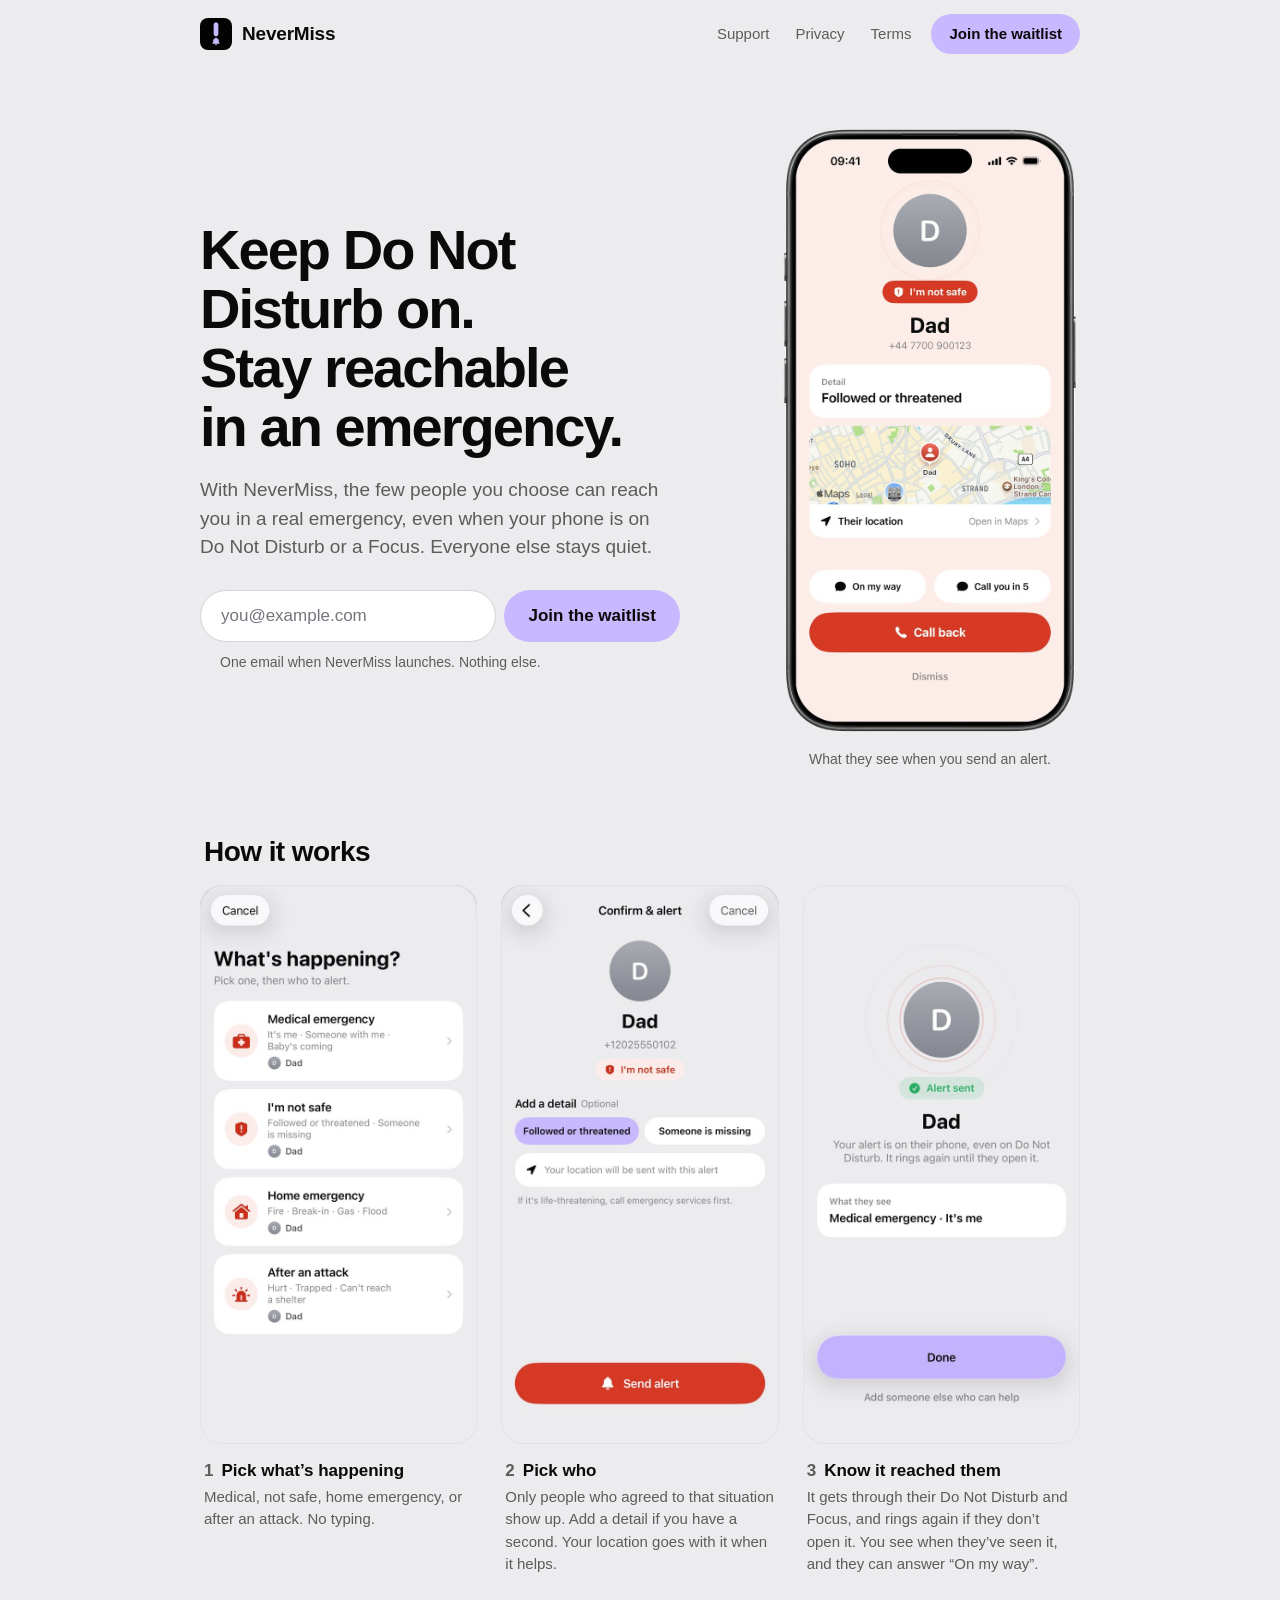
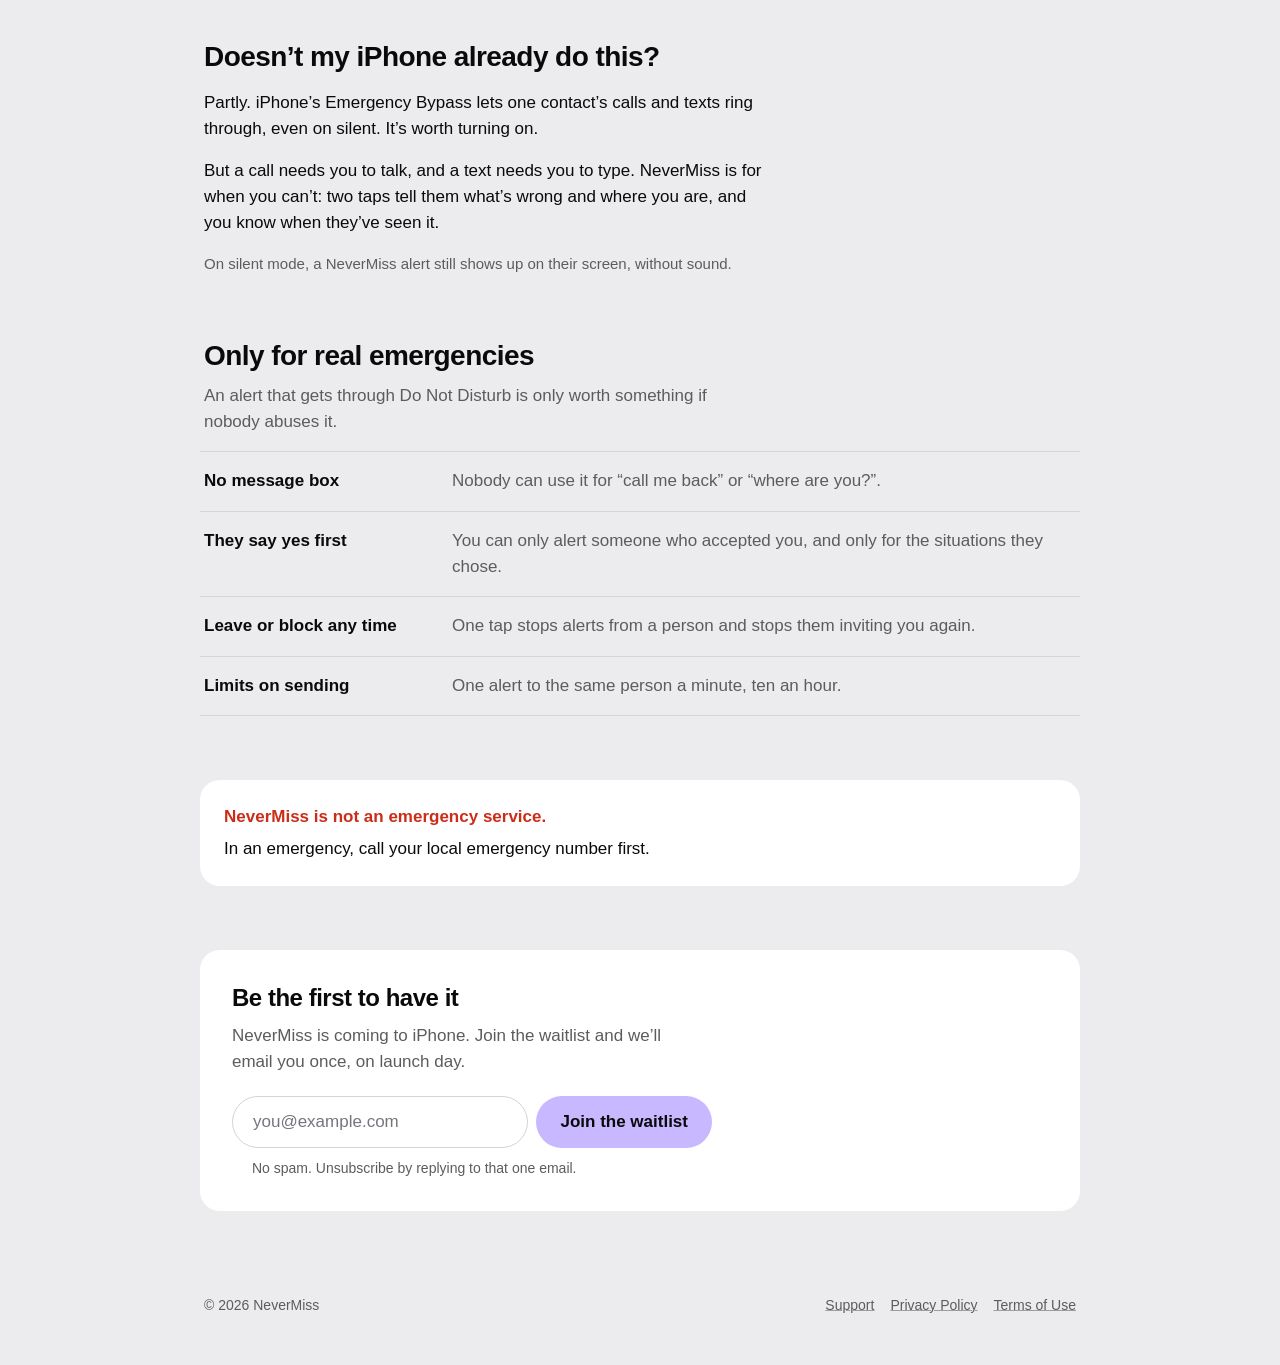
==== index.html @ 11f8ee63 "Landing: real app screenshots for How it works, iPhone Emergency Bypass answer, plain rules list, no" ====
<!doctype html>
<html lang="en">
<head>
  <meta charset="utf-8">
  <meta name="viewport" content="width=device-width, initial-scale=1">
  <title>NeverMiss: urgent alerts that get through</title>
  <meta name="description" content="Keep Do Not Disturb on and still be reachable in a real emergency. NeverMiss alerts get through for the few people you choose. Join the waitlist for NeverMiss on iPhone.">
  <meta name="theme-color" content="#ECECEF">
  <meta property="og:type" content="website">
  <meta property="og:title" content="NeverMiss: keep Do Not Disturb on, stay reachable">
  <meta property="og:description" content="Urgent alerts for the few people who matter most. They get through Do Not Disturb. Join the waitlist.">
  <meta property="og:url" content="https://nov2107.github.io/nevermiss-site/">
  <meta property="og:image" content="https://nov2107.github.io/nevermiss-site/img/og.png">
  <meta name="twitter:card" content="summary_large_image">
  <link rel="icon" href="img/favicon-32.png" sizes="32x32">
  <link rel="apple-touch-icon" href="img/apple-touch-icon.png">
  <link rel="stylesheet" href="style.css?v=2">
</head>
<body class="landing">
<a class="skip-link" href="#main">Skip to content</a>

<header class="site-header site-header--sticky" data-header>
  <div class="site-header__inner">
    <a class="brand" href="index.html">
      <img class="brand__icon" src="img/icon-96.png" width="32" height="32" alt="">
      NeverMiss
    </a>
    <nav aria-label="Site" class="site-header__nav">
      <a href="support.html">Support</a>
      <a href="privacy.html">Privacy</a>
      <a href="terms.html">Terms</a>
    </nav>
    <a class="button button--small" href="#join" data-focus-email><span>Join <span class="hide-narrow">the </span>waitlist</span></a>
  </div>
</header>

<main id="main">
  <section class="hero" aria-labelledby="hero-title">
    <div class="hero__text">
      <h1 id="hero-title">Keep Do Not Disturb on. Stay reachable in an&nbsp;emergency.</h1>
      <p class="lede">With NeverMiss, the few people you choose can reach you in a real emergency, even when your phone is on Do&nbsp;Not&nbsp;Disturb or a Focus. Everyone else stays quiet.</p>

      <form class="waitlist" id="join" data-source="hero" novalidate>
        <label class="visually-hidden" for="email-hero">Email address</label>
        <div class="waitlist__row">
          <input class="waitlist__input" id="email-hero" name="email" type="email" inputmode="email" autocomplete="email" autocapitalize="off" spellcheck="false" placeholder="you@example.com" required>
          <button class="button waitlist__button" type="submit">Join the waitlist</button>
        </div>
        <div class="waitlist__trap" aria-hidden="true">
          <label for="website-hero">Leave this empty</label>
          <input id="website-hero" name="website" type="text" tabindex="-1" autocomplete="off">
        </div>
        <p class="waitlist__note" data-status role="status">One email when NeverMiss launches. Nothing else.</p>
      </form>
    </div>

    <figure class="hero__phone">
      <img class="device" src="img/alert-screen.jpg?v=2" width="700" height="1431"
           alt="NeverMiss alert on the receiver’s iPhone: Dad, I’m not safe, followed or threatened, with his location on a map and a Call back button.">
      <figcaption>What they see when you send an alert.</figcaption>
    </figure>
  </section>

  <section class="section" aria-labelledby="how-title">
    <h2 class="section__title" id="how-title">How it works</h2>
    <ol class="steps">
      <li class="step">
        <img class="step__shot" src="img/step-situation.jpg" width="600" height="1210" loading="lazy"
             alt="The What’s happening? screen: Medical emergency, I’m not safe, Home emergency and After an attack.">
        <div class="step__text">
          <h3><span class="step__number">1</span>Pick what’s happening</h3>
          <p>Medical, not safe, home emergency, or after an attack. No typing.</p>
        </div>
      </li>
      <li class="step">
        <img class="step__shot" src="img/step-confirm.jpg" width="600" height="1210" loading="lazy"
             alt="Confirm screen: alerting Dad that I’m not safe, followed or threatened, with location attached and a red Send alert button.">
        <div class="step__text">
          <h3><span class="step__number">2</span>Pick who</h3>
          <p>Only people who agreed to that situation show up. Add a detail if you have a second. Your location goes with it when it helps.</p>
        </div>
      </li>
      <li class="step">
        <img class="step__shot" src="img/step-sent.jpg" width="600" height="1210" loading="lazy"
             alt="Alert sent screen for Dad, showing what he sees.">
        <div class="step__text">
          <h3><span class="step__number">3</span>Know it reached them</h3>
          <p>It gets through their Do Not Disturb and Focus, and rings again if they don’t open it. You see when they’ve seen it, and they can answer “On my way”.</p>
        </div>
      </li>
    </ol>
  </section>

  <section class="section" aria-labelledby="bypass-title">
    <h2 class="section__title" id="bypass-title">Doesn’t my iPhone already do this?</h2>
    <div class="answer">
      <p>Partly. iPhone’s Emergency Bypass lets one contact’s calls and texts ring through, even on silent. It’s worth turning on.</p>
      <p>But a call needs you to talk, and a text needs you to type. NeverMiss is for when you can’t: two taps tell them what’s wrong and where you are, and you know when they’ve seen it.</p>
      <p class="answer__note">On silent mode, a NeverMiss alert still shows up on their screen, without sound.</p>
    </div>
  </section>

  <section class="section" aria-labelledby="trust-title">
    <h2 class="section__title" id="trust-title">Only for real emergencies</h2>
    <p class="section__intro">An alert that gets through Do Not Disturb is only worth something if nobody abuses it.</p>
    <dl class="rules">
      <div>
        <dt>No message box</dt>
        <dd>Nobody can use it for “call me back” or “where are you?”.</dd>
      </div>
      <div>
        <dt>They say yes first</dt>
        <dd>You can only alert someone who accepted you, and only for the situations they chose.</dd>
      </div>
      <div>
        <dt>Leave or block any time</dt>
        <dd>One tap stops alerts from a person and stops them inviting you again.</dd>
      </div>
      <div>
        <dt>Limits on sending</dt>
        <dd>One alert to the same person a minute, ten an hour.</dd>
      </div>
    </dl>
  </section>

  <section class="section">
    <div class="card notice">
      <p class="urgent-title">NeverMiss is not an emergency service.</p>
      <p>In an emergency, call your local emergency number first.</p>
    </div>
  </section>

  <section class="section closing" aria-labelledby="closing-title">
    <div class="card closing__card">
      <h2 id="closing-title">Be the first to have it</h2>
      <p>NeverMiss is coming to iPhone. Join the waitlist and we’ll email you once, on launch day.</p>
      <form class="waitlist" data-source="footer" novalidate>
        <label class="visually-hidden" for="email-footer">Email address</label>
        <div class="waitlist__row">
          <input class="waitlist__input" id="email-footer" name="email" type="email" inputmode="email" autocomplete="email" autocapitalize="off" spellcheck="false" placeholder="you@example.com" required>
          <button class="button waitlist__button" type="submit">Join the waitlist</button>
        </div>
        <div class="waitlist__trap" aria-hidden="true">
          <label for="website-footer">Leave this empty</label>
          <input id="website-footer" name="website" type="text" tabindex="-1" autocomplete="off">
        </div>
        <p class="waitlist__note" data-status role="status">No spam. Unsubscribe by replying to that one email.</p>
      </form>
    </div>
  </section>
</main>

<footer>
  <span>© 2026 NeverMiss</span>
  <a href="support.html">Support</a>
  <a href="privacy.html">Privacy Policy</a>
  <a href="terms.html">Terms of Use</a>
</footer>

<script>
(() => {
  // Public publishable key: the waitlist table only accepts new emails (see
  // NeverMissSkillsv1/supabase/migrations/20261008120000_waitlist.sql).
  const ENDPOINT = 'https://nolsftstnjvgbmjnlxcf.supabase.co/rest/v1/waitlist';
  const KEY = 'sb_publishable_azOAO3CR55dzI-IAD7Ym9A_Ckuyjc5p';

  // ?ref=reddit on a shared link tells you which post the sign-up came from.
  const ref = new URLSearchParams(location.search).get('ref');
  const forms = document.querySelectorAll('.waitlist');

  function showDone(message) {
    forms.forEach((form) => {
      form.classList.add('is-done');
      form.querySelector('[data-status]').textContent = message;
    });
  }

  forms.forEach((form) => {
    const input = form.querySelector('input[name="email"]');
    const button = form.querySelector('button');
    const status = form.querySelector('[data-status]');
    const idleNote = status.textContent;
    const idleLabel = button.textContent;

    input.addEventListener('input', () => {
      if (form.classList.contains('is-error')) {
        form.classList.remove('is-error');
        input.removeAttribute('aria-invalid');
        status.textContent = idleNote;
      }
    });

    form.addEventListener('submit', async (event) => {
      event.preventDefault();
      if (form.classList.contains('is-sending') || form.classList.contains('is-done')) return;

      // Bots fill every field; people never see this one.
      if (form.querySelector('input[name="website"]').value) {
        showDone('You’re on the list. We’ll email you on launch day.');
        return;
      }

      const email = input.value.trim().toLowerCase();
      if (!input.checkValidity() || !/^[^@\s]+@[^@\s]+\.[^@\s]+$/.test(email)) {
        form.classList.add('is-error');
        input.setAttribute('aria-invalid', 'true');
        status.textContent = 'Enter a full email address, like name@example.com.';
        input.focus();
        return;
      }

      form.classList.add('is-sending');
      button.disabled = true;
      button.textContent = 'Joining…';

      try {
        const response = await fetch(ENDPOINT, {
          method: 'POST',
          headers: { apikey: KEY, 'Content-Type': 'application/json', Prefer: 'return=minimal' },
          body: JSON.stringify({ email, source: (ref || form.dataset.source).slice(0, 40) }),
        });
        if (response.ok) {
          showDone('You’re on the list. We’ll email you on launch day.');
        } else if (response.status === 409) {
          showDone('You’re already on the list. See you on launch day.');
        } else {
          throw new Error(String(response.status));
        }
      } catch {
        form.classList.add('is-error');
        status.textContent = 'That didn’t go through. Check your connection and try again, or email info.nevermiss@gmail.com.';
      } finally {
        form.classList.remove('is-sending');
        button.disabled = false;
        button.textContent = idleLabel;
      }
    });
  });

  // Header button: jump to the first form and put the cursor in the email field.
  document.querySelectorAll('[data-focus-email]').forEach((link) => {
    link.addEventListener('click', (event) => {
      const input = document.getElementById('email-hero');
      if (!input || document.querySelector('.waitlist.is-done')) return;
      event.preventDefault();
      const reduce = matchMedia('(prefers-reduced-motion: reduce)').matches;
      input.closest('form').scrollIntoView({ behavior: reduce ? 'auto' : 'smooth', block: 'center' });
      input.focus({ preventScroll: true });
    });
  });

  // Hairline under the header only once the page has scrolled under it.
  const header = document.querySelector('[data-header]');
  const onScroll = () => header.toggleAttribute('data-scrolled', scrollY > 4);
  addEventListener('scroll', onScroll, { passive: true });
  onScroll();
})();
</script>
</body>
</html>
---- style.css ----
/* NeverMiss site — matches the app (Theme.swift): grey page, white cards,
   near-black ink, lilac for the one main action, red only for urgency.
   The app is light-only, so the site is too. */
:root {
  color-scheme: light;
  --color-bg-page: #ECECEF;      /* Color.page */
  --color-bg-card: #FFFFFF;
  --color-text: #0A0A0A;         /* Color.ink */
  --color-text-secondary: #5C5C5C; /* Color.warmStone, 5.7:1 on page, 6.7:1 on card */
  --color-separator: #E2E2E6;
  --color-accent-solid: #C7B8FF; /* Color.lilac — ink on top, never white */
  --color-accent-solid-hover: #B9A7FF;
  --color-urgent-text: #CB2D19;  /* Color.accentText, 5.35:1 on white */
  --radius-card: 20px;
  --radius-control: 999px;
  --space-gutter: 16px;
}

* { box-sizing: border-box; }

html {
  -webkit-font-smoothing: antialiased;
  -moz-osx-font-smoothing: grayscale;
  -webkit-text-size-adjust: 100%;
}

body {
  margin: 0;
  background: var(--color-bg-page);
  color: var(--color-text);
  font-family: -apple-system, BlinkMacSystemFont, "SF Pro Text", "Segoe UI", Roboto, "Helvetica Neue", sans-serif;
  font-size: 1.0625rem; /* 17px, iOS body */
  line-height: 1.55;
}

.skip-link {
  position: absolute;
  inset-inline-start: var(--space-gutter);
  top: -100px;
  background: var(--color-bg-card);
  padding: 8px 14px;
  border-radius: 10px;
  z-index: 1;
}
.skip-link:focus-visible { top: 12px; }

:focus-visible {
  outline: 2px solid var(--color-text);
  outline-offset: 3px;
  border-radius: 4px;
}

/* ---------- Header ---------- */
.site-header {
  max-width: 720px;
  margin: 0 auto;
  padding: 20px var(--space-gutter) 0;
  display: flex;
  align-items: center;
  gap: 4px;
  flex-wrap: wrap;
}
.brand {
  font-weight: 700;
  font-size: 1.1875rem;
  letter-spacing: -0.01em;
  color: var(--color-text);
  text-decoration: none;
  margin-inline-end: auto;
  padding: 8px 0;
}
.site-header nav { display: flex; gap: 2px; }
.site-header nav a {
  color: var(--color-text-secondary);
  text-decoration: none;
  font-size: 0.9375rem;
  font-weight: 500;
  padding: 8px 12px;
  border-radius: var(--radius-control);
  transition: background-color 150ms ease-out, color 150ms ease-out;
}
.site-header nav a[aria-current="page"] {
  color: var(--color-text);
  background: var(--color-bg-card);
}
@media (hover: hover) {
  .site-header nav a:not([aria-current]):hover { color: var(--color-text); }
}

/* ---------- Page ---------- */
main {
  max-width: 720px;
  margin: 0 auto;
  padding: 40px var(--space-gutter) 24px;
}

h1, h2, h3 { text-wrap: balance; }
p, li { text-wrap: pretty; }

h1 {
  font-size: 2.125rem; /* 34px, iOS large title */
  line-height: 1.15;
  font-weight: 700;
  letter-spacing: -0.02em;
  margin: 0;
}
.page-title { padding: 0 4px; margin-bottom: 24px; }
.subtitle {
  color: var(--color-text-secondary);
  font-size: 0.9375rem;
  margin: 6px 0 0;
}

h2 {
  font-size: 1.25rem;
  line-height: 1.3;
  font-weight: 650;
  letter-spacing: -0.01em;
  margin: 2em 0 0.4em;
}
h2:first-child { margin-top: 0; }

.section-label {
  font-size: 0.8125rem;
  font-weight: 600;
  text-transform: uppercase;
  letter-spacing: 0.05em;
  color: var(--color-text-secondary);
  margin: 36px 0 8px;
  padding: 0 20px;
}

p { margin: 0 0 0.9em; }
ul { margin: 0 0 0.9em; padding-inline-start: 1.25em; }
li { margin-bottom: 0.45em; }
li::marker { color: var(--color-text-secondary); }

a {
  color: var(--color-text);
  text-decoration-line: underline;
  text-decoration-thickness: from-font;
  text-underline-position: from-font;
  text-decoration-color: color-mix(in oklab, var(--color-text) 35%, transparent);
  transition: text-decoration-color 150ms ease-out;
  overflow-wrap: break-word;
}
@media (hover: hover) {
  a:hover { text-decoration-color: var(--color-text); }
}

/* ---------- Cards ---------- */
.card {
  background: var(--color-bg-card);
  border-radius: var(--radius-card);
  padding: 24px;
  margin-bottom: 12px;
}
.card > :last-child { margin-bottom: 0; }

/* Long legal text: one quiet card, capped to a readable measure. */
.prose { padding: 32px; }
.prose p, .prose li { max-width: 68ch; }

/* The emergency warning: the one place red appears. */
.urgent-title {
  color: var(--color-urgent-text);
  font-weight: 650;
  margin-bottom: 0.3em;
}

/* ---------- Support hero ---------- */
.hero h1 { margin-bottom: 8px; }
.hero p { color: var(--color-text-secondary); max-width: 46ch; }
.actions {
  display: flex;
  flex-wrap: wrap;
  align-items: center;
  gap: 12px 16px;
  margin-top: 20px;
}
.email {
  color: var(--color-text-secondary);
  font-size: 0.9375rem;
  user-select: all;
}

.button {
  display: inline-flex;
  align-items: center;
  justify-content: center;
  min-height: 48px;
  padding: 0 24px;
  border-radius: var(--radius-control);
  background: var(--color-accent-solid);
  color: var(--color-text);
  font-weight: 600;
  text-decoration: none;
  transition: background-color 150ms ease-out, scale 150ms ease-out;
}
@media (hover: hover) {
  .button:hover { background: var(--color-accent-solid-hover); }
}
@media (prefers-reduced-motion: no-preference) {
  .button:active { scale: 0.96; }
}

/* ---------- FAQ: grouped list, like iOS Settings ---------- */
.faq { padding: 0; overflow: hidden; }
.faq details + details { border-top: 1px solid var(--color-separator); }
.faq summary {
  list-style: none;
  cursor: pointer;
  display: flex;
  align-items: center;
  justify-content: space-between;
  gap: 16px;
  padding: 16px 20px;
  min-height: 56px;
  font-weight: 600;
  -webkit-tap-highlight-color: transparent;
  transition: background-color 150ms ease-out;
}
.faq summary::-webkit-details-marker { display: none; }
.faq summary::after {
  content: "";
  flex: none;
  width: 8px;
  height: 8px;
  border-right: 2px solid var(--color-text-secondary);
  border-bottom: 2px solid var(--color-text-secondary);
  rotate: 45deg;
  translate: 0 -2px;
}
.faq details[open] summary::after { rotate: 225deg; translate: 0 2px; }
@media (prefers-reduced-motion: no-preference) {
  .faq summary::after { transition: rotate 200ms ease-out, translate 200ms ease-out; }
}
@media (hover: hover) {
  .faq summary:hover { background: #F6F6F8; }
}
.faq summary:focus-visible { outline-offset: -3px; border-radius: 0; }
.faq .answer { padding: 0 20px 18px; color: var(--color-text); }
.faq .answer p { margin: 0; max-width: 62ch; }

/* ---------- Table (privacy legal bases) ---------- */
table { border-collapse: collapse; width: 100%; font-size: 0.9375rem; margin: 8px 0 1.2em; }
th, td {
  text-align: start;
  vertical-align: top;
  padding: 12px 12px 12px 0;
  border-bottom: 1px solid var(--color-separator);
}
th {
  font-size: 0.8125rem;
  font-weight: 600;
  text-transform: uppercase;
  letter-spacing: 0.05em;
  color: var(--color-text-secondary);
}
tr:last-child td { border-bottom: 0; }

/* On narrow screens each row becomes a small stacked block — no sideways scrolling. */
@media (max-width: 600px) {
  table, tbody, tr, td { display: block; }
  thead { position: absolute; width: 1px; height: 1px; overflow: hidden; clip-path: inset(50%); }
  tr { padding: 12px 0; border-bottom: 1px solid var(--color-separator); }
  tr:last-child { border-bottom: 0; }
  td { border: 0; padding: 2px 0; }
  td:first-child { font-weight: 600; }
  td[data-label]:not(:first-child)::before {
    content: attr(data-label) ": ";
    color: var(--color-text-secondary);
  }
}

/* ---------- Footer ---------- */
footer {
  max-width: 720px;
  margin: 0 auto;
  padding: 16px calc(var(--space-gutter) + 4px) 48px;
  color: var(--color-text-secondary);
  font-size: 0.875rem;
  display: flex;
  flex-wrap: wrap;
  gap: 4px 16px;
}
footer a { color: var(--color-text-secondary); }
footer span { margin-inline-end: auto; }

@media (max-width: 480px) {
  main { padding-top: 28px; }
  .card { padding: 20px; }
  .prose { padding: 24px 20px; }
  h1 { font-size: 1.875rem; }
}

/* ======================================================================
   Landing page (index.html). Same tokens as the rest of the site; wider
   measure for the hero, everything else stays in the 720px column.
   ====================================================================== */
:root {
  --ease-out: cubic-bezier(0.23, 1, 0.32, 1);
  --color-input-border: #D4D4DA;
}

.visually-hidden {
  position: absolute; width: 1px; height: 1px; overflow: hidden;
  clip-path: inset(50%); white-space: nowrap;
}

/* ---------- Sticky header ---------- */
.site-header--sticky {
  position: sticky;
  top: 0;
  z-index: 10;
  max-width: none;
  padding: 0;
  display: block;
  background: var(--color-bg-page);
  box-shadow: 0 1px 0 transparent;
  transition: box-shadow 200ms ease-out;
}
.site-header--sticky[data-scrolled] { box-shadow: 0 1px 0 var(--color-separator); }
.site-header__inner {
  max-width: calc(880px + 2 * var(--space-gutter));
  margin: 0 auto;
  padding: 10px var(--space-gutter);
  display: flex;
  align-items: center;
  gap: 8px;
}
.brand { display: inline-flex; align-items: center; gap: 10px; }
.brand__icon { width: 32px; height: 32px; border-radius: 8px; flex: none; }
.site-header__nav { display: flex; gap: 2px; }
.button--small { min-height: 40px; padding: 0 18px; font-size: 0.9375rem; white-space: nowrap; flex: none; }
@media (max-width: 380px) {
  .hide-narrow { display: none; }
}
@media (max-width: 640px) {
  .site-header .site-header__nav { display: none; } /* same links live in the footer */
}

/* ---------- Layout ---------- */
.landing main { max-width: calc(880px + 2 * var(--space-gutter)); padding-top: 0; }
.section { padding-top: 64px; }
.section__title {
  font-size: 1.75rem;
  line-height: 1.2;
  letter-spacing: -0.02em;
  font-weight: 700;
  margin: 0 4px 16px;
}
.section__intro { color: var(--color-text-secondary); margin: -6px 4px 16px; max-width: 56ch; }

/* ---------- Hero ---------- */
.hero {
  display: grid;
  grid-template-columns: minmax(0, 1fr) auto;
  align-items: center;
  gap: 48px;
  padding-top: 56px;
}
.hero h1 {
  font-size: clamp(2.25rem, 1.4rem + 3.4vw, 3.5rem);
  line-height: 1.05;
  letter-spacing: -0.035em;
  max-width: 14ch;
}
.lede {
  font-size: 1.1875rem;
  line-height: 1.5;
  color: var(--color-text-secondary);
  max-width: 44ch;
  margin: 20px 0 28px;
}

.hero__phone { margin: 0; display: grid; justify-items: center; gap: 12px; }
.hero__phone figcaption { font-size: 0.875rem; color: var(--color-text-secondary); }
/* Apple's official iPhone 17 bezel (Apple Design Resources) around a real simulator screenshot. */
.device { display: block; width: 300px; max-width: 100%; height: auto; }

@media (max-width: 820px) {
  .hero { grid-template-columns: 1fr; gap: 40px; padding-top: 36px; }
  .device { width: 270px; }
}

/* ---------- Waitlist form ---------- */
.waitlist { max-width: 480px; }
.waitlist__row { display: flex; gap: 8px; }
.waitlist__input {
  flex: 1;
  min-width: 0;
  min-height: 52px;
  padding: 0 20px;
  border: 1px solid var(--color-input-border);
  border-radius: var(--radius-control);
  background: var(--color-bg-card);
  color: var(--color-text);
  font: inherit;
  font-size: 1.0625rem; /* 17px: no zoom-on-focus in iOS Safari */
  transition: border-color 150ms ease-out;
}
.waitlist__input::placeholder { color: #75757D; } /* 4.6:1 on white */
.waitlist__input:focus-visible { outline: 2px solid var(--color-text); outline-offset: 2px; border-color: var(--color-text); }
.waitlist__button { min-height: 52px; flex: none; border: 0; font: inherit; font-weight: 600; cursor: pointer; }
.waitlist__button:disabled { cursor: progress; opacity: 0.7; }
.waitlist__note {
  font-size: 0.875rem;
  color: var(--color-text-secondary);
  margin: 10px 0 0 20px;
  min-height: 1.4em;
}
.waitlist.is-error .waitlist__input { border-color: var(--color-urgent-text); }
.waitlist.is-error .waitlist__note { color: var(--color-urgent-text); }
.waitlist.is-done .waitlist__row { display: none; }
.waitlist.is-done .waitlist__note {
  margin: 0;
  font-size: 1.0625rem;
  font-weight: 600;
  color: var(--color-text);
  padding: 14px 20px;
  border-radius: 16px;
  background: var(--color-accent-solid);
}
@media (prefers-reduced-motion: no-preference) {
  .waitlist.is-done .waitlist__note {
    transition: opacity 300ms var(--ease-out), translate 300ms var(--ease-out);
    @starting-style { opacity: 0; translate: 0 6px; }
  }
}
/* Honeypot: kept off-screen rather than display:none, which some bots skip. */
.waitlist__trap { position: absolute; left: -9999px; width: 1px; height: 1px; overflow: hidden; }

@media (max-width: 480px) {
  .waitlist__row { flex-direction: column; }
  .waitlist__button { width: 100%; }
  .waitlist__note { margin-left: 4px; }
}

/* ---------- How it works ---------- */
/* Real app screenshots, so the page shows the product instead of describing it. */
.steps {
  list-style: none;
  margin: 0;
  padding: 0;
  display: grid;
  grid-template-columns: repeat(3, minmax(0, 1fr));
  gap: 32px 24px;
}
.step { margin: 0; display: grid; align-content: start; gap: 16px; }
.step__shot {
  display: block;
  width: 100%;
  height: auto;
  border-radius: 22px;
  outline: 1px solid var(--color-separator);
  outline-offset: -1px;
}
.step__text { display: grid; gap: 4px; padding: 0 4px; }
.step h3 { font-size: 1.0625rem; line-height: 1.3; font-weight: 650; margin: 0; }
.step__number {
  font-variant-numeric: tabular-nums;
  color: var(--color-text-secondary);
  margin-inline-end: 8px;
}
.step p { margin: 0; color: var(--color-text-secondary); font-size: 0.9375rem; line-height: 1.5; }

/* Phones: picture beside the words, one step per row. */
@media (max-width: 640px) {
  .steps { grid-template-columns: 1fr; gap: 28px; }
  .step { grid-template-columns: 136px minmax(0, 1fr); align-items: center; gap: 20px; }
  .step__shot { border-radius: 14px; }
}

/* ---------- Doesn't my iPhone already do this? ---------- */
.answer { padding: 0 4px; max-width: 60ch; }
.answer p:last-child { margin-bottom: 0; }
.answer__note { color: var(--color-text-secondary); font-size: 0.9375rem; }

/* ---------- Rules: plain list with hairlines, no card ---------- */
.rules { margin: 0; border-top: 1px solid #D4D4DA; }
.rules > div {
  display: grid;
  grid-template-columns: minmax(0, 14rem) minmax(0, 1fr);
  gap: 4px 24px;
  padding: 16px 4px;
  border-bottom: 1px solid #D4D4DA;
}
.rules dt { font-weight: 650; }
.rules dd { margin: 0; color: var(--color-text-secondary); }
@media (max-width: 560px) {
  .rules > div { grid-template-columns: 1fr; }
}

/* ---------- Notice + closing ---------- */
.notice { margin-bottom: 0; }
.closing { padding-bottom: 32px; }
.closing__card { padding: 32px; display: grid; gap: 10px; }
.closing__card h2 { font-size: 1.5rem; line-height: 1.3; letter-spacing: -0.02em; font-weight: 700; margin: 0; }
.closing__card > p { color: var(--color-text-secondary); margin: 0 0 10px; max-width: 48ch; }

.landing footer { max-width: calc(880px + 2 * var(--space-gutter)); }

@media (max-width: 480px) {
  .section { padding-top: 44px; }
  .closing__card { padding: 24px 20px; }
}
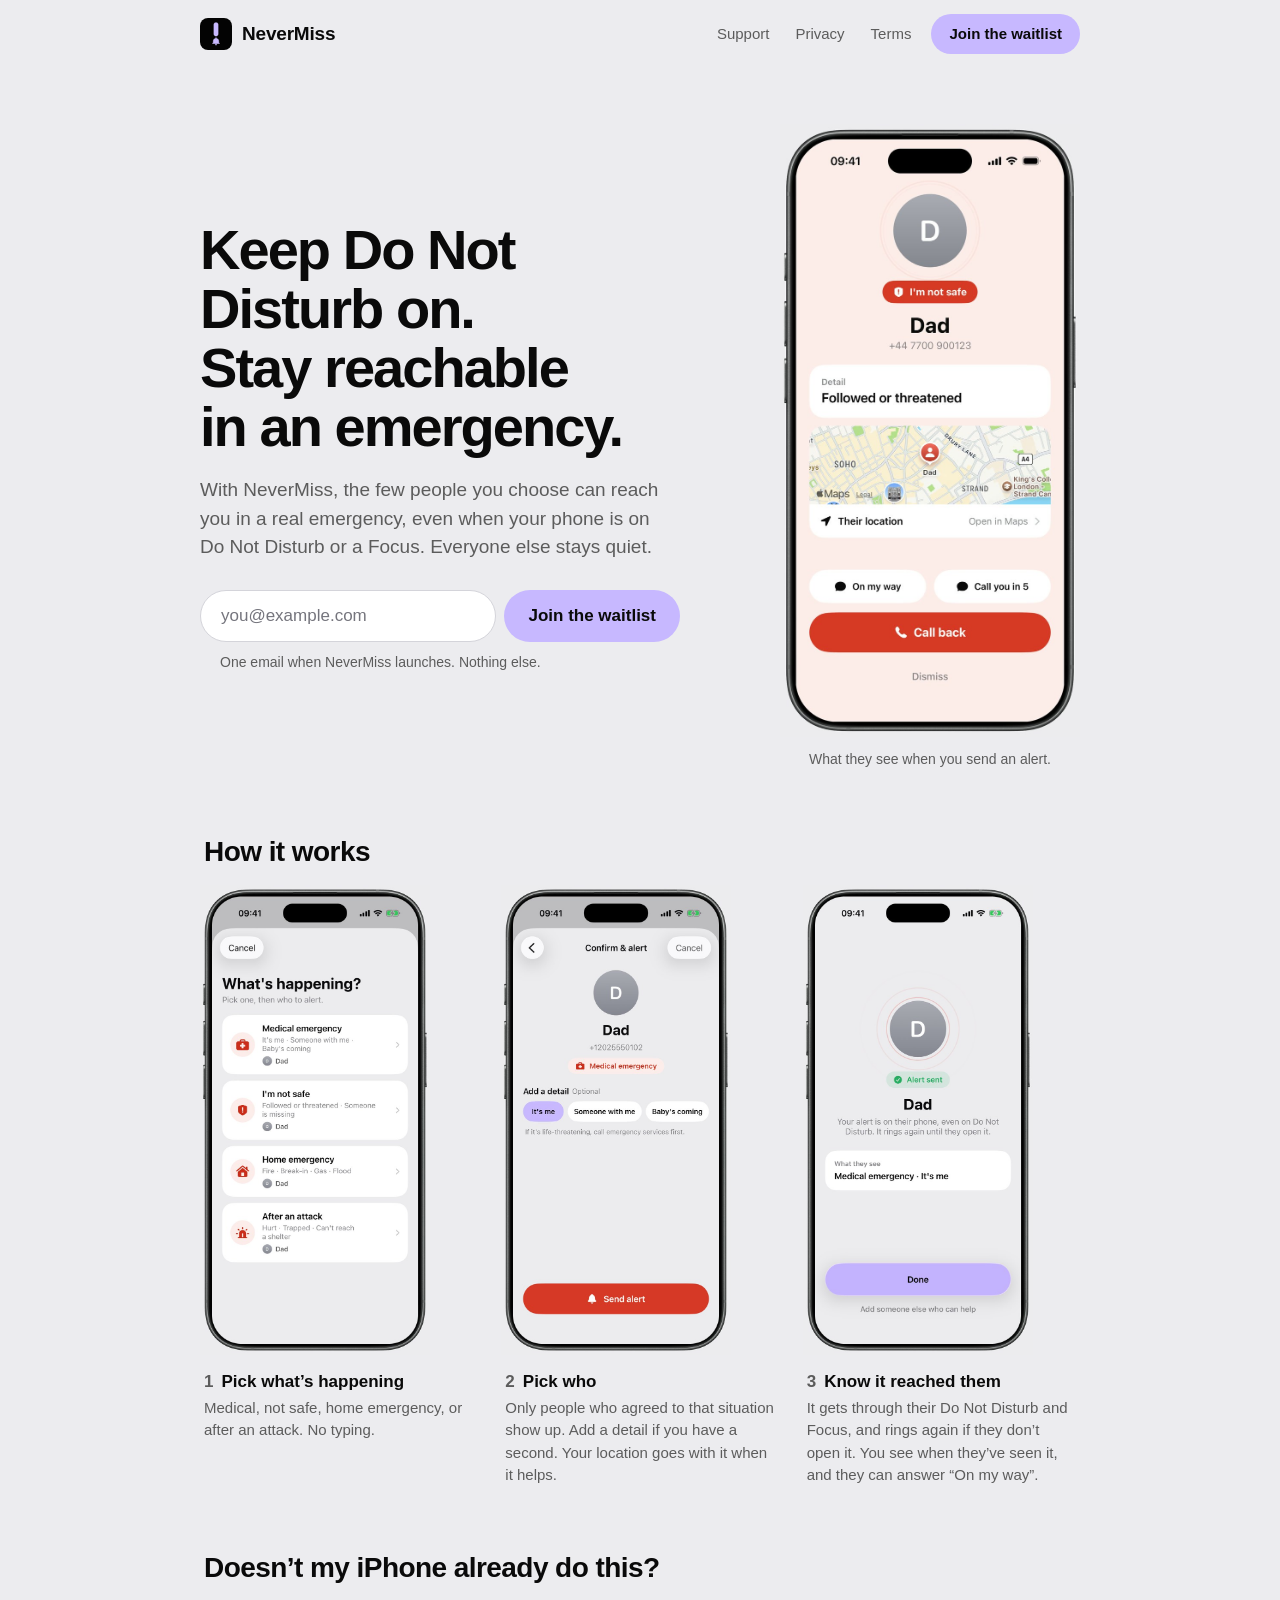
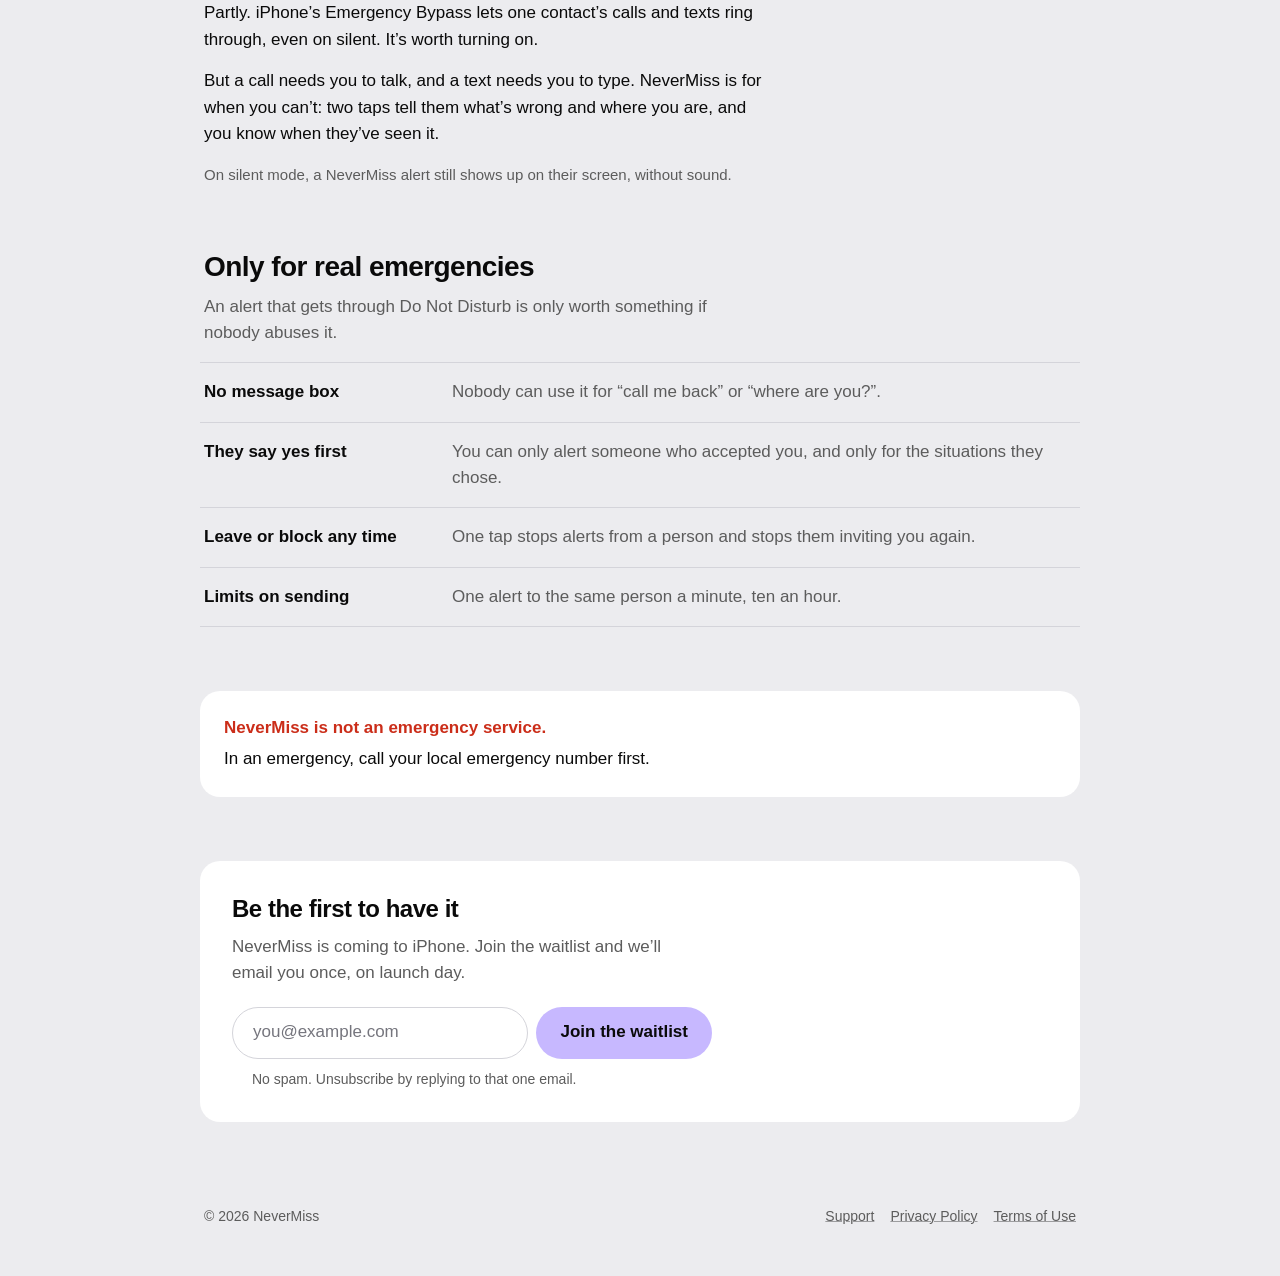
==== commit d22a081b: "Landing: How it works screenshots in the same iPhone frame as the hero Retaken without the back-to-a" ====
--- a/index.html
+++ b/index.html
@@ -14,7 +14,7 @@
   <meta name="twitter:card" content="summary_large_image">
   <link rel="icon" href="img/favicon-32.png" sizes="32x32">
   <link rel="apple-touch-icon" href="img/apple-touch-icon.png">
-  <link rel="stylesheet" href="style.css?v=2">
+  <link rel="stylesheet" href="style.css?v=3">
 </head>
 <body class="landing">
 <a class="skip-link" href="#main">Skip to content</a>
@@ -65,7 +65,7 @@
     <h2 class="section__title" id="how-title">How it works</h2>
     <ol class="steps">
       <li class="step">
-        <img class="step__shot" src="img/step-situation.jpg" width="600" height="1210" loading="lazy"
+        <img class="step__shot" src="img/step-situation.jpg?v=3" width="700" height="1431" loading="lazy"
              alt="The What’s happening? screen: Medical emergency, I’m not safe, Home emergency and After an attack.">
         <div class="step__text">
           <h3><span class="step__number">1</span>Pick what’s happening</h3>
@@ -73,16 +73,16 @@
         </div>
       </li>
       <li class="step">
-        <img class="step__shot" src="img/step-confirm.jpg" width="600" height="1210" loading="lazy"
-             alt="Confirm screen: alerting Dad that I’m not safe, followed or threatened, with location attached and a red Send alert button.">
+        <img class="step__shot" src="img/step-confirm.jpg?v=3" width="700" height="1431" loading="lazy"
+             alt="Confirm screen: alerting Dad about a medical emergency, detail It’s me, with a red Send alert button.">
         <div class="step__text">
           <h3><span class="step__number">2</span>Pick who</h3>
           <p>Only people who agreed to that situation show up. Add a detail if you have a second. Your location goes with it when it helps.</p>
         </div>
       </li>
       <li class="step">
-        <img class="step__shot" src="img/step-sent.jpg" width="600" height="1210" loading="lazy"
-             alt="Alert sent screen for Dad, showing what he sees.">
+        <img class="step__shot" src="img/step-sent.jpg?v=3" width="700" height="1431" loading="lazy"
+             alt="Alert sent screen: Dad, alert sent, what they see is Medical emergency, It’s me.">
         <div class="step__text">
           <h3><span class="step__number">3</span>Know it reached them</h3>
           <p>It gets through their Do Not Disturb and Focus, and rings again if they don’t open it. You see when they’ve seen it, and they can answer “On my way”.</p>
--- a/style.css
+++ b/style.css
@@ -448,14 +448,8 @@
   gap: 32px 24px;
 }
 .step { margin: 0; display: grid; align-content: start; gap: 16px; }
-.step__shot {
-  display: block;
-  width: 100%;
-  height: auto;
-  border-radius: 22px;
-  outline: 1px solid var(--color-separator);
-  outline-offset: -1px;
-}
+/* Each screenshot already sits in the same iPhone frame as the hero picture. */
+.step__shot { display: block; width: 100%; max-width: 230px; height: auto; }
 .step__text { display: grid; gap: 4px; padding: 0 4px; }
 .step h3 { font-size: 1.0625rem; line-height: 1.3; font-weight: 650; margin: 0; }
 .step__number {
@@ -469,7 +463,6 @@
 @media (max-width: 640px) {
   .steps { grid-template-columns: 1fr; gap: 28px; }
   .step { grid-template-columns: 136px minmax(0, 1fr); align-items: center; gap: 20px; }
-  .step__shot { border-radius: 14px; }
 }
 
 /* ---------- Doesn't my iPhone already do this? ---------- */
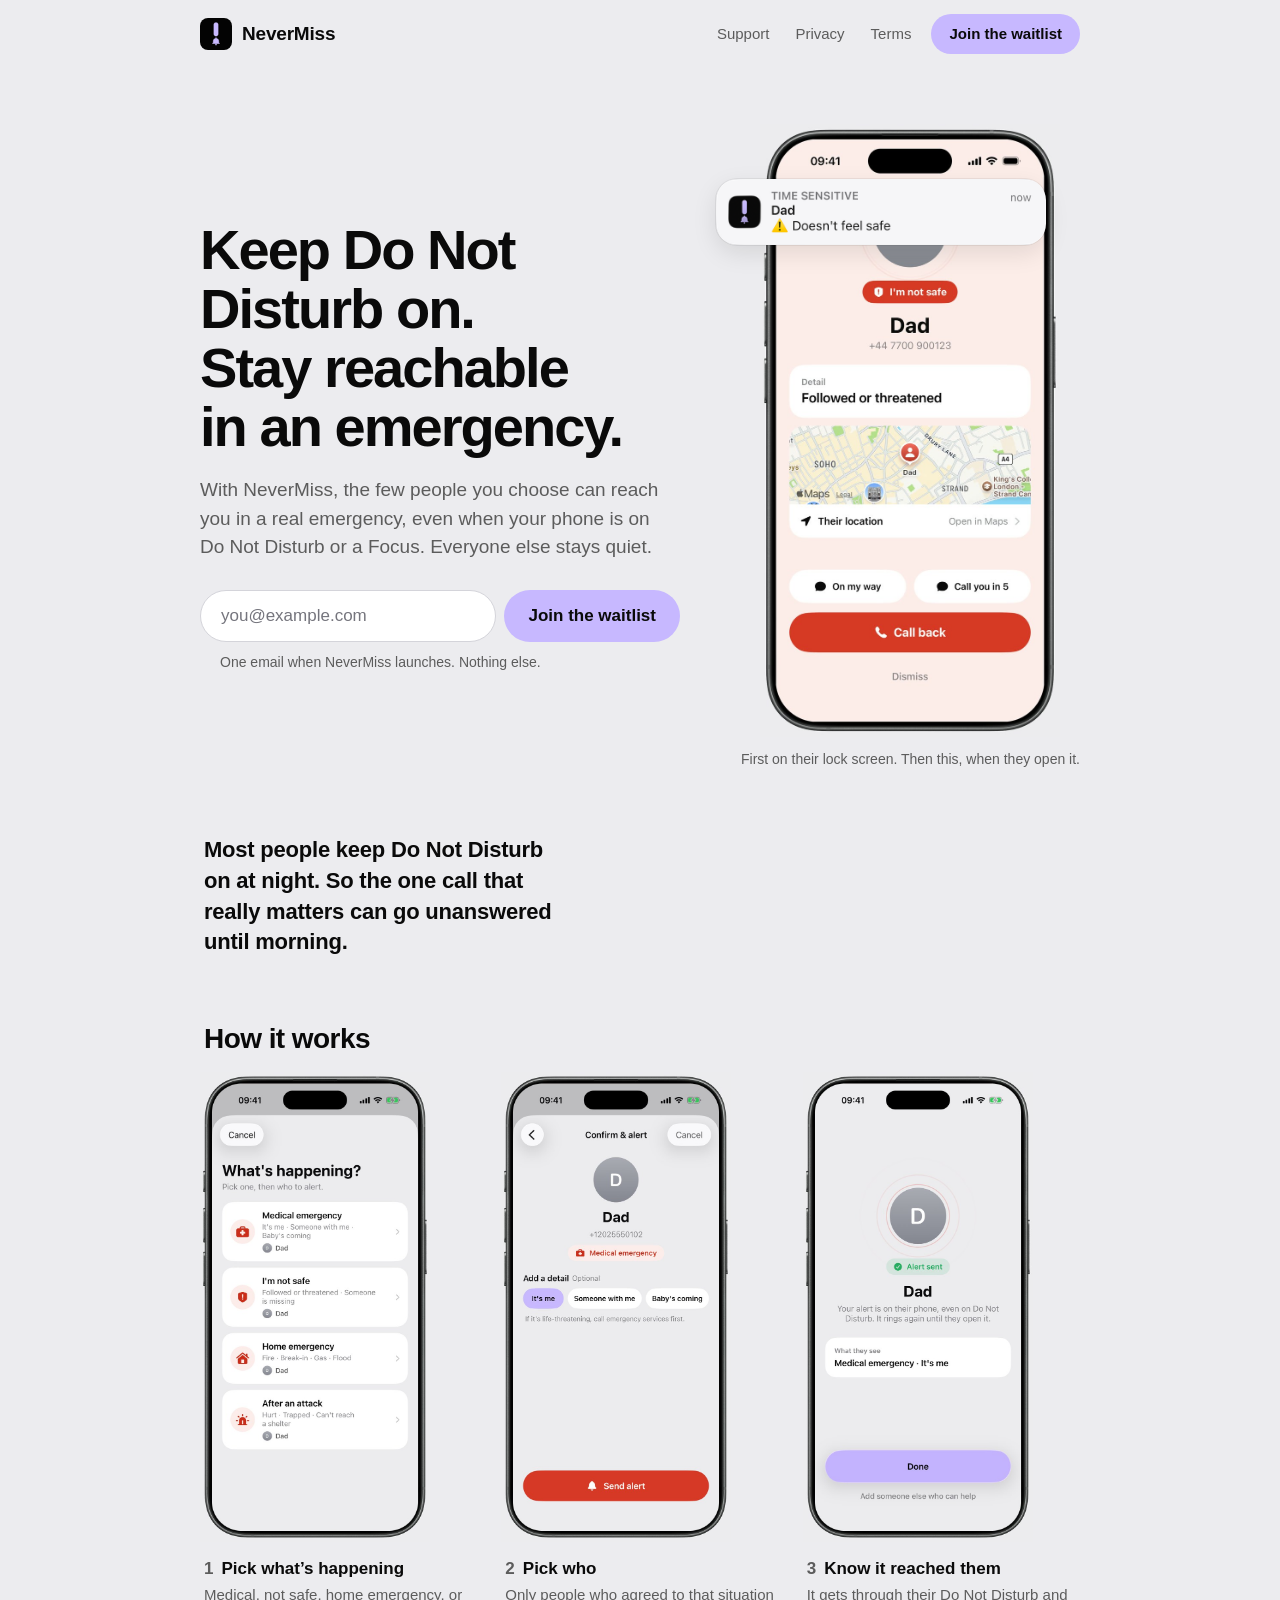
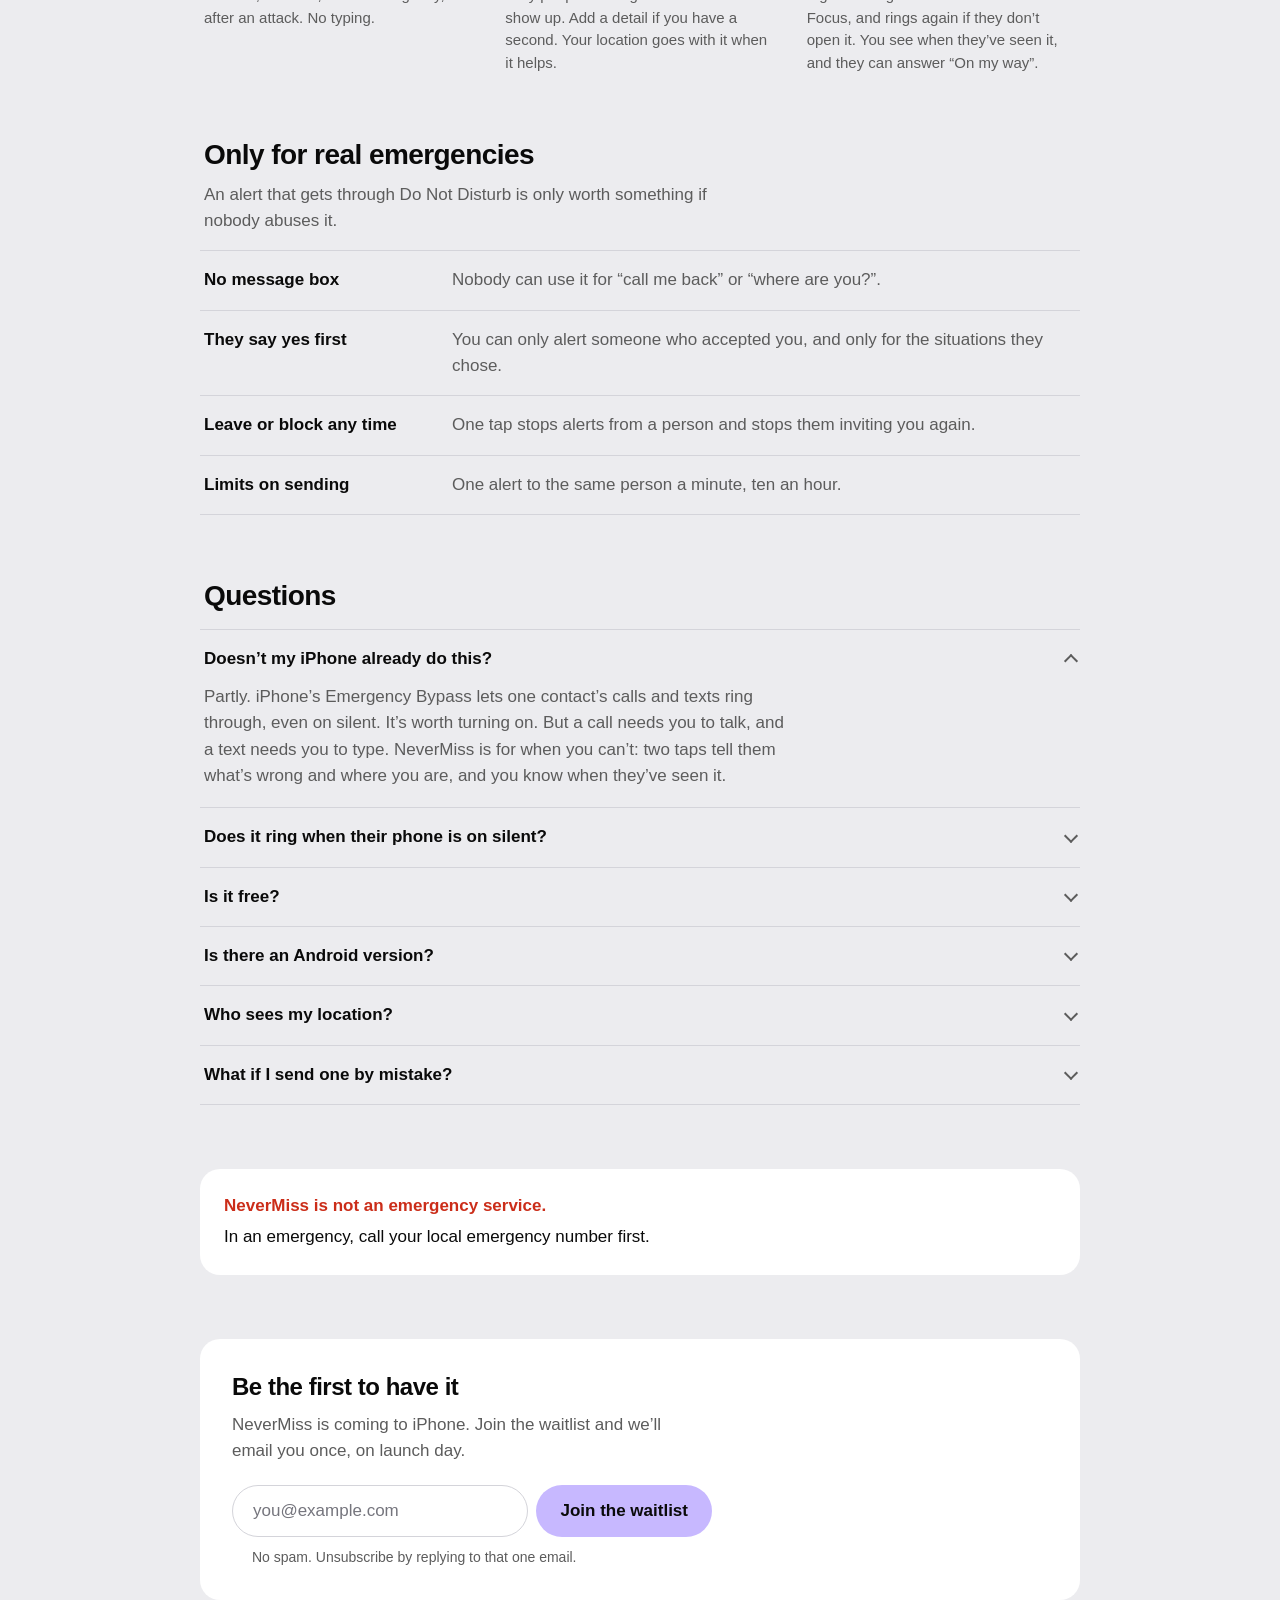
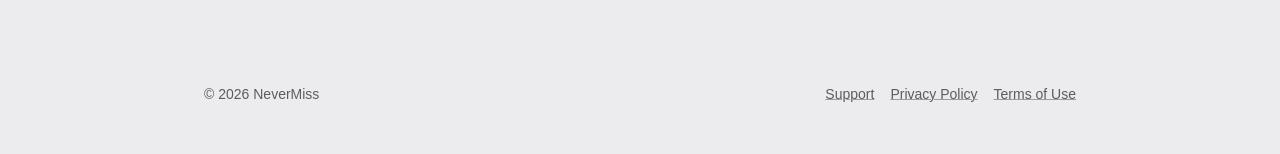
==== commit d5203ed0: "Landing: real lock-screen notification on the hero, one-line problem, questions list The notificatio" ====
--- a/index.html
+++ b/index.html
@@ -14,7 +14,7 @@
   <meta name="twitter:card" content="summary_large_image">
   <link rel="icon" href="img/favicon-32.png" sizes="32x32">
   <link rel="apple-touch-icon" href="img/apple-touch-icon.png">
-  <link rel="stylesheet" href="style.css?v=3">
+  <link rel="stylesheet" href="style.css?v=5">
 </head>
 <body class="landing">
 <a class="skip-link" href="#main">Skip to content</a>
@@ -55,10 +55,18 @@
     </div>
 
     <figure class="hero__phone">
-      <img class="device" src="img/alert-screen.jpg?v=2" width="700" height="1431"
-           alt="NeverMiss alert on the receiver’s iPhone: Dad, I’m not safe, followed or threatened, with his location on a map and a Call back button.">
-      <figcaption>What they see when you send an alert.</figcaption>
+      <div class="hero__device">
+        <img class="device" src="img/alert-screen.jpg?v=2" width="700" height="1431"
+             alt="NeverMiss alert on the receiver’s iPhone: Dad, I’m not safe, followed or threatened, with his location on a map and a Call back button.">
+        <img class="lock-banner" src="img/lock-banner.png" width="772" height="154"
+             alt="Lock screen notification: Time Sensitive, Dad, Doesn’t feel safe.">
+      </div>
+      <figcaption>First on their lock screen. Then this, when they open it.</figcaption>
     </figure>
+  </section>
+
+  <section class="section problem" aria-label="The problem">
+    <p>Most people keep Do Not Disturb on at night. So the one call that really matters can go unanswered until morning.</p>
   </section>
 
   <section class="section" aria-labelledby="how-title">
@@ -91,15 +99,6 @@
     </ol>
   </section>
 
-  <section class="section" aria-labelledby="bypass-title">
-    <h2 class="section__title" id="bypass-title">Doesn’t my iPhone already do this?</h2>
-    <div class="answer">
-      <p>Partly. iPhone’s Emergency Bypass lets one contact’s calls and texts ring through, even on silent. It’s worth turning on.</p>
-      <p>But a call needs you to talk, and a text needs you to type. NeverMiss is for when you can’t: two taps tell them what’s wrong and where you are, and you know when they’ve seen it.</p>
-      <p class="answer__note">On silent mode, a NeverMiss alert still shows up on their screen, without sound.</p>
-    </div>
-  </section>
-
   <section class="section" aria-labelledby="trust-title">
     <h2 class="section__title" id="trust-title">Only for real emergencies</h2>
     <p class="section__intro">An alert that gets through Do Not Disturb is only worth something if nobody abuses it.</p>
@@ -121,6 +120,36 @@
         <dd>One alert to the same person a minute, ten an hour.</dd>
       </div>
     </dl>
+  </section>
+
+  <section class="section" aria-labelledby="faq-title">
+    <h2 class="section__title" id="faq-title">Questions</h2>
+    <div class="questions">
+      <details open>
+        <summary>Doesn’t my iPhone already do this?</summary>
+        <p>Partly. iPhone’s Emergency Bypass lets one contact’s calls and texts ring through, even on silent. It’s worth turning on. But a call needs you to talk, and a text needs you to type. NeverMiss is for when you can’t: two taps tell them what’s wrong and where you are, and you know when they’ve seen it.</p>
+      </details>
+      <details>
+        <summary>Does it ring when their phone is on silent?</summary>
+        <p>Not yet. It rings through Do Not Disturb and Focus. On silent mode, it still shows up on their screen, without sound. I’ve asked Apple for permission to ring through silent too.</p>
+      </details>
+      <details>
+        <summary>Is it free?</summary>
+        <p>Yes. Downloading NeverMiss and sending alerts is free, with no ads.</p>
+      </details>
+      <details>
+        <summary>Is there an Android version?</summary>
+        <p>Not yet. NeverMiss is for iPhone, and the people you alert need it on their iPhone too.</p>
+      </details>
+      <details>
+        <summary>Who sees my location?</summary>
+        <p>Only the person you alert, and only with a “Not safe”, “Home emergency” or “After an attack” alert, if you’ve allowed location. It’s never collected at any other time. <a href="privacy.html">Privacy policy</a></p>
+      </details>
+      <details>
+        <summary>What if I send one by mistake?</summary>
+        <p>You get three seconds to cancel before it goes. If it’s already sent, end it from the app and tell them it was a mistake. They get that straight away.</p>
+      </details>
+    </div>
   </section>
 
   <section class="section">
--- a/style.css
+++ b/style.css
@@ -378,10 +378,23 @@
 .hero__phone figcaption { font-size: 0.875rem; color: var(--color-text-secondary); }
 /* Apple's official iPhone 17 bezel (Apple Design Resources) around a real simulator screenshot. */
 .device { display: block; width: 300px; max-width: 100%; height: auto; }
+/* The real notification (simulator push, same text the server sends), floating
+   over the phone the way it arrives before they open the app. */
+.hero__device { position: relative; }
+.lock-banner {
+  position: absolute;
+  top: 9%;
+  left: -44px;
+  width: 330px;
+  height: auto;
+  border-radius: 21px;
+  box-shadow: 0 0 0 1px rgb(0 0 0 / 0.06), 0 8px 24px rgb(0 0 0 / 0.10);
+}
 
 @media (max-width: 820px) {
   .hero { grid-template-columns: 1fr; gap: 40px; padding-top: 36px; }
   .device { width: 270px; }
+  .lock-banner { left: -20px; width: 300px; }
 }
 
 /* ---------- Waitlist form ---------- */
@@ -465,10 +478,47 @@
   .step { grid-template-columns: 136px minmax(0, 1fr); align-items: center; gap: 20px; }
 }
 
-/* ---------- Doesn't my iPhone already do this? ---------- */
-.answer { padding: 0 4px; max-width: 60ch; }
-.answer p:last-child { margin-bottom: 0; }
-.answer__note { color: var(--color-text-secondary); font-size: 0.9375rem; }
+/* ---------- The problem, in one line ---------- */
+.problem p {
+  font-size: 1.375rem;
+  line-height: 1.4;
+  letter-spacing: -0.01em;
+  font-weight: 600;
+  max-width: 30ch;
+  margin: 0 4px;
+}
+
+/* ---------- Questions: plain list with hairlines, no card ---------- */
+.questions { border-top: 1px solid #D4D4DA; }
+.questions details { border-bottom: 1px solid #D4D4DA; }
+.questions summary {
+  list-style: none;
+  cursor: pointer;
+  display: flex;
+  align-items: center;
+  justify-content: space-between;
+  gap: 16px;
+  padding: 16px 4px;
+  font-weight: 650;
+  -webkit-tap-highlight-color: transparent;
+}
+.questions summary::-webkit-details-marker { display: none; }
+.questions summary::after {
+  content: "";
+  flex: none;
+  width: 8px;
+  height: 8px;
+  border-right: 2px solid var(--color-text-secondary);
+  border-bottom: 2px solid var(--color-text-secondary);
+  rotate: 45deg;
+  translate: 0 -2px;
+}
+.questions details[open] summary::after { rotate: 225deg; translate: 0 2px; }
+@media (prefers-reduced-motion: no-preference) {
+  .questions summary::after { transition: rotate 200ms ease-out, translate 200ms ease-out; }
+}
+.questions summary:focus-visible { outline-offset: -2px; }
+.questions details p { margin: -4px 4px 18px; max-width: 62ch; color: var(--color-text-secondary); }
 
 /* ---------- Rules: plain list with hairlines, no card ---------- */
 .rules { margin: 0; border-top: 1px solid #D4D4DA; }
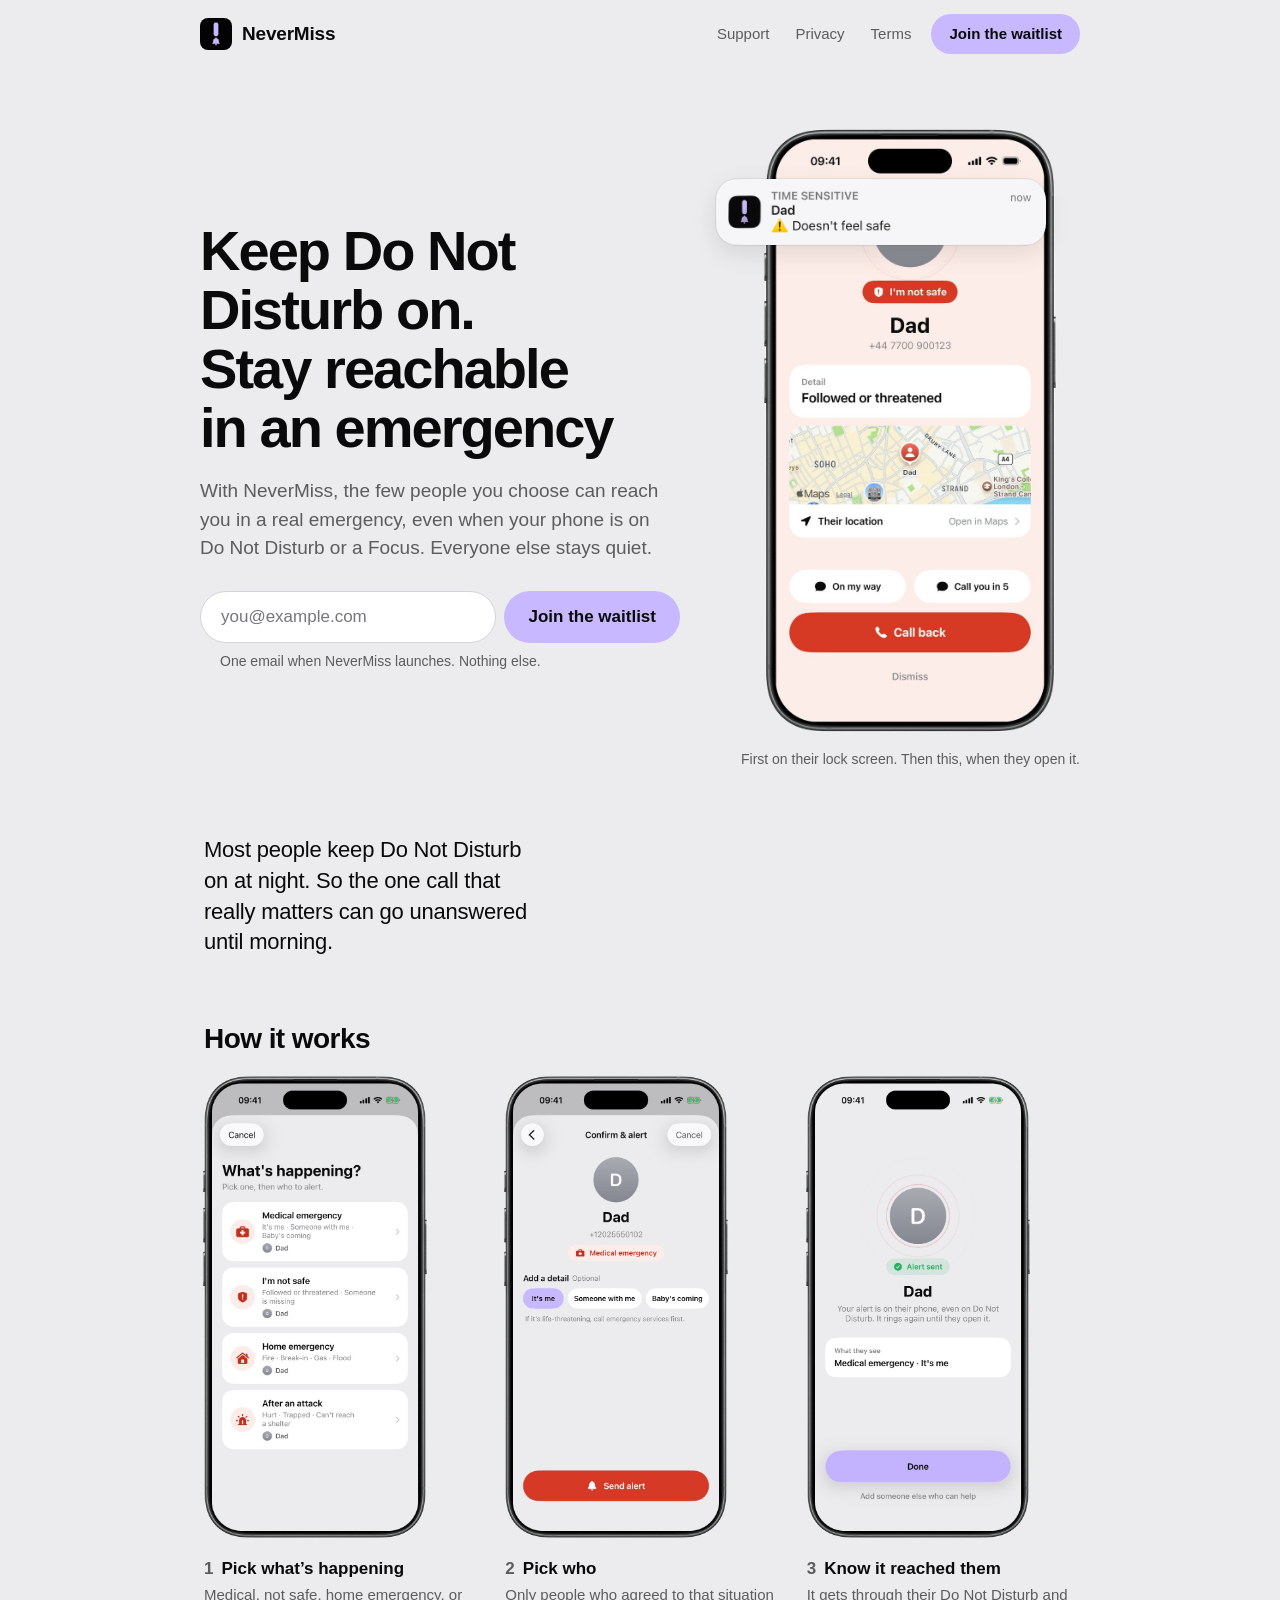
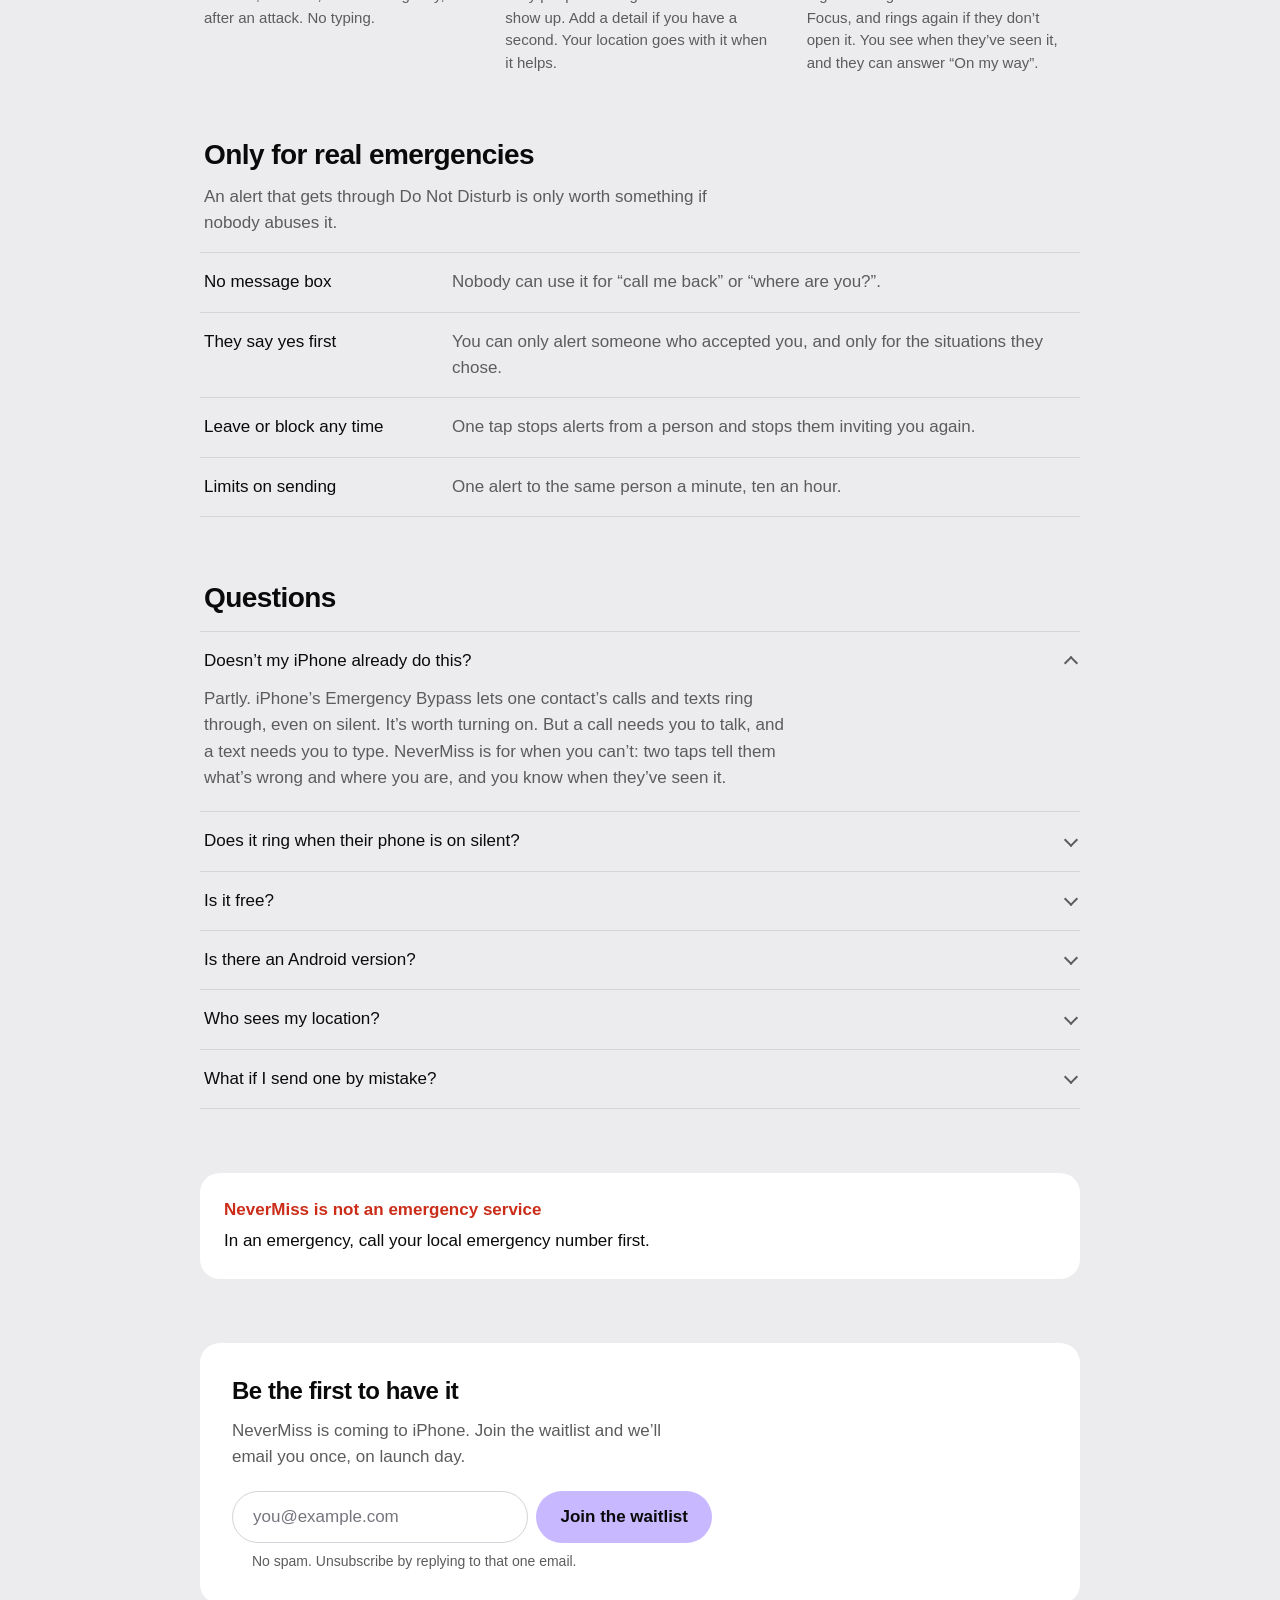
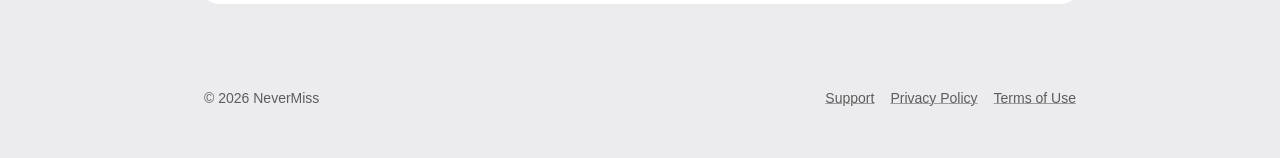
==== commit 83f5a5b7: "Landing: calmer heading weights, no periods on headings, spacing on 4px grid (unslop polish) Co-Auth" ====
--- a/index.html
+++ b/index.html
@@ -14,7 +14,7 @@
   <meta name="twitter:card" content="summary_large_image">
   <link rel="icon" href="img/favicon-32.png" sizes="32x32">
   <link rel="apple-touch-icon" href="img/apple-touch-icon.png">
-  <link rel="stylesheet" href="style.css?v=5">
+  <link rel="stylesheet" href="style.css?v=6">
 </head>
 <body class="landing">
 <a class="skip-link" href="#main">Skip to content</a>
@@ -37,7 +37,7 @@
 <main id="main">
   <section class="hero" aria-labelledby="hero-title">
     <div class="hero__text">
-      <h1 id="hero-title">Keep Do Not Disturb on. Stay reachable in an&nbsp;emergency.</h1>
+      <h1 id="hero-title">Keep Do Not Disturb on. Stay reachable in an&nbsp;emergency</h1>
       <p class="lede">With NeverMiss, the few people you choose can reach you in a real emergency, even when your phone is on Do&nbsp;Not&nbsp;Disturb or a Focus. Everyone else stays quiet.</p>
 
       <form class="waitlist" id="join" data-source="hero" novalidate>
@@ -154,7 +154,7 @@
 
   <section class="section">
     <div class="card notice">
-      <p class="urgent-title">NeverMiss is not an emergency service.</p>
+      <p class="urgent-title">NeverMiss is not an emergency service</p>
       <p>In an emergency, call your local emergency number first.</p>
     </div>
   </section>
--- a/style.css
+++ b/style.css
@@ -38,7 +38,7 @@
   inset-inline-start: var(--space-gutter);
   top: -100px;
   background: var(--color-bg-card);
-  padding: 8px 14px;
+  padding: 8px 16px;
   border-radius: 10px;
   z-index: 1;
 }
@@ -61,7 +61,7 @@
   flex-wrap: wrap;
 }
 .brand {
-  font-weight: 700;
+  font-weight: 600;
   font-size: 1.1875rem;
   letter-spacing: -0.01em;
   color: var(--color-text);
@@ -100,7 +100,7 @@
 h1 {
   font-size: 2.125rem; /* 34px, iOS large title */
   line-height: 1.15;
-  font-weight: 700;
+  font-weight: 600;
   letter-spacing: -0.02em;
   margin: 0;
 }
@@ -114,7 +114,7 @@
 h2 {
   font-size: 1.25rem;
   line-height: 1.3;
-  font-weight: 650;
+  font-weight: 600;
   letter-spacing: -0.01em;
   margin: 2em 0 0.4em;
 }
@@ -164,7 +164,7 @@
 /* The emergency warning: the one place red appears. */
 .urgent-title {
   color: var(--color-urgent-text);
-  font-weight: 650;
+  font-weight: 600;
   margin-bottom: 0.3em;
 }
 
@@ -347,10 +347,10 @@
   font-size: 1.75rem;
   line-height: 1.2;
   letter-spacing: -0.02em;
-  font-weight: 700;
+  font-weight: 600;
   margin: 0 4px 16px;
 }
-.section__intro { color: var(--color-text-secondary); margin: -6px 4px 16px; max-width: 56ch; }
+.section__intro { color: var(--color-text-secondary); margin: -4px 4px 16px; max-width: 56ch; }
 
 /* ---------- Hero ---------- */
 .hero {
@@ -420,7 +420,7 @@
 .waitlist__note {
   font-size: 0.875rem;
   color: var(--color-text-secondary);
-  margin: 10px 0 0 20px;
+  margin: 8px 0 0 20px;
   min-height: 1.4em;
 }
 .waitlist.is-error .waitlist__input { border-color: var(--color-urgent-text); }
@@ -431,7 +431,7 @@
   font-size: 1.0625rem;
   font-weight: 600;
   color: var(--color-text);
-  padding: 14px 20px;
+  padding: 16px 20px;
   border-radius: 16px;
   background: var(--color-accent-solid);
 }
@@ -464,7 +464,7 @@
 /* Each screenshot already sits in the same iPhone frame as the hero picture. */
 .step__shot { display: block; width: 100%; max-width: 230px; height: auto; }
 .step__text { display: grid; gap: 4px; padding: 0 4px; }
-.step h3 { font-size: 1.0625rem; line-height: 1.3; font-weight: 650; margin: 0; }
+.step h3 { font-size: 1.0625rem; line-height: 1.3; font-weight: 600; margin: 0; }
 .step__number {
   font-variant-numeric: tabular-nums;
   color: var(--color-text-secondary);
@@ -483,7 +483,7 @@
   font-size: 1.375rem;
   line-height: 1.4;
   letter-spacing: -0.01em;
-  font-weight: 600;
+  font-weight: 500;
   max-width: 30ch;
   margin: 0 4px;
 }
@@ -499,7 +499,7 @@
   justify-content: space-between;
   gap: 16px;
   padding: 16px 4px;
-  font-weight: 650;
+  font-weight: 500;
   -webkit-tap-highlight-color: transparent;
 }
 .questions summary::-webkit-details-marker { display: none; }
@@ -518,7 +518,7 @@
   .questions summary::after { transition: rotate 200ms ease-out, translate 200ms ease-out; }
 }
 .questions summary:focus-visible { outline-offset: -2px; }
-.questions details p { margin: -4px 4px 18px; max-width: 62ch; color: var(--color-text-secondary); }
+.questions details p { margin: -4px 4px 20px; max-width: 62ch; color: var(--color-text-secondary); }
 
 /* ---------- Rules: plain list with hairlines, no card ---------- */
 .rules { margin: 0; border-top: 1px solid #D4D4DA; }
@@ -529,7 +529,7 @@
   padding: 16px 4px;
   border-bottom: 1px solid #D4D4DA;
 }
-.rules dt { font-weight: 650; }
+.rules dt { font-weight: 500; }
 .rules dd { margin: 0; color: var(--color-text-secondary); }
 @media (max-width: 560px) {
   .rules > div { grid-template-columns: 1fr; }
@@ -538,9 +538,9 @@
 /* ---------- Notice + closing ---------- */
 .notice { margin-bottom: 0; }
 .closing { padding-bottom: 32px; }
-.closing__card { padding: 32px; display: grid; gap: 10px; }
-.closing__card h2 { font-size: 1.5rem; line-height: 1.3; letter-spacing: -0.02em; font-weight: 700; margin: 0; }
-.closing__card > p { color: var(--color-text-secondary); margin: 0 0 10px; max-width: 48ch; }
+.closing__card { padding: 32px; display: grid; gap: 12px; }
+.closing__card h2 { font-size: 1.5rem; line-height: 1.3; letter-spacing: -0.02em; font-weight: 600; margin: 0; }
+.closing__card > p { color: var(--color-text-secondary); margin: 0 0 8px; max-width: 48ch; }
 
 .landing footer { max-width: calc(880px + 2 * var(--space-gutter)); }
 
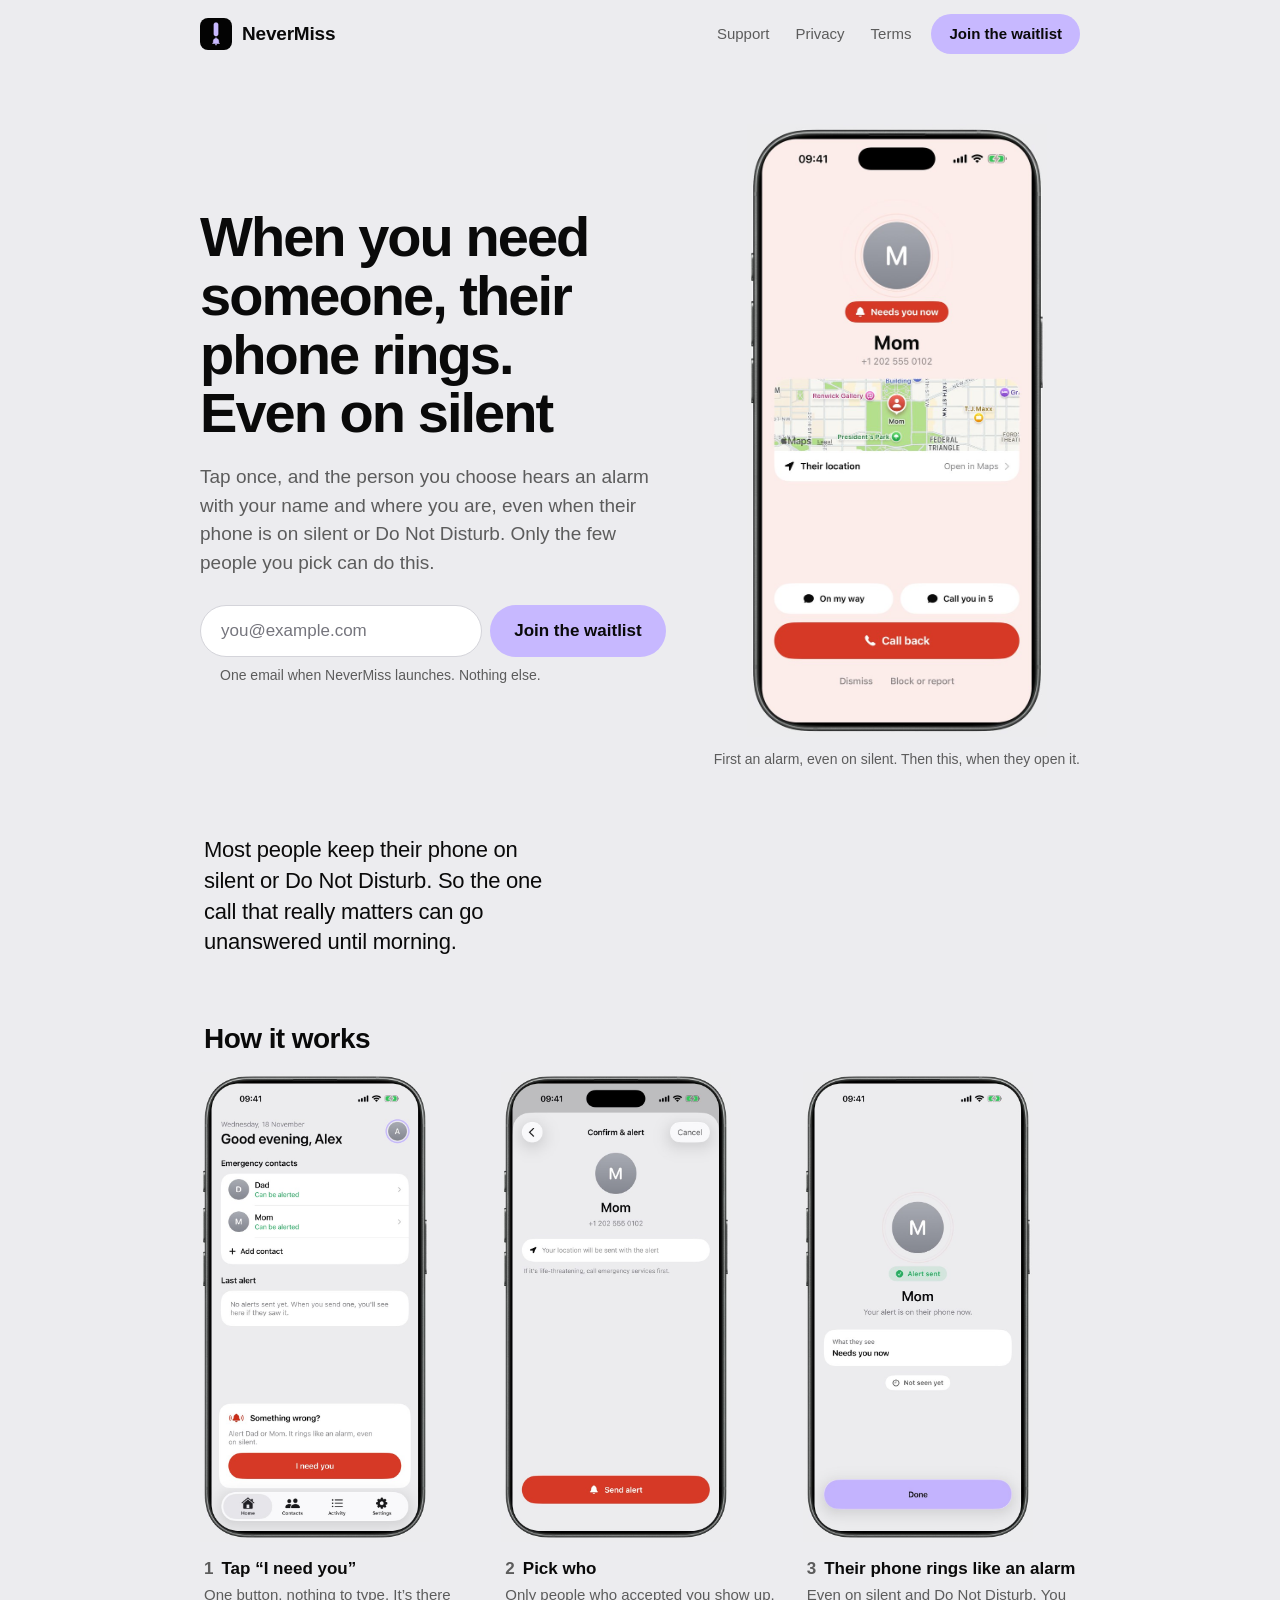
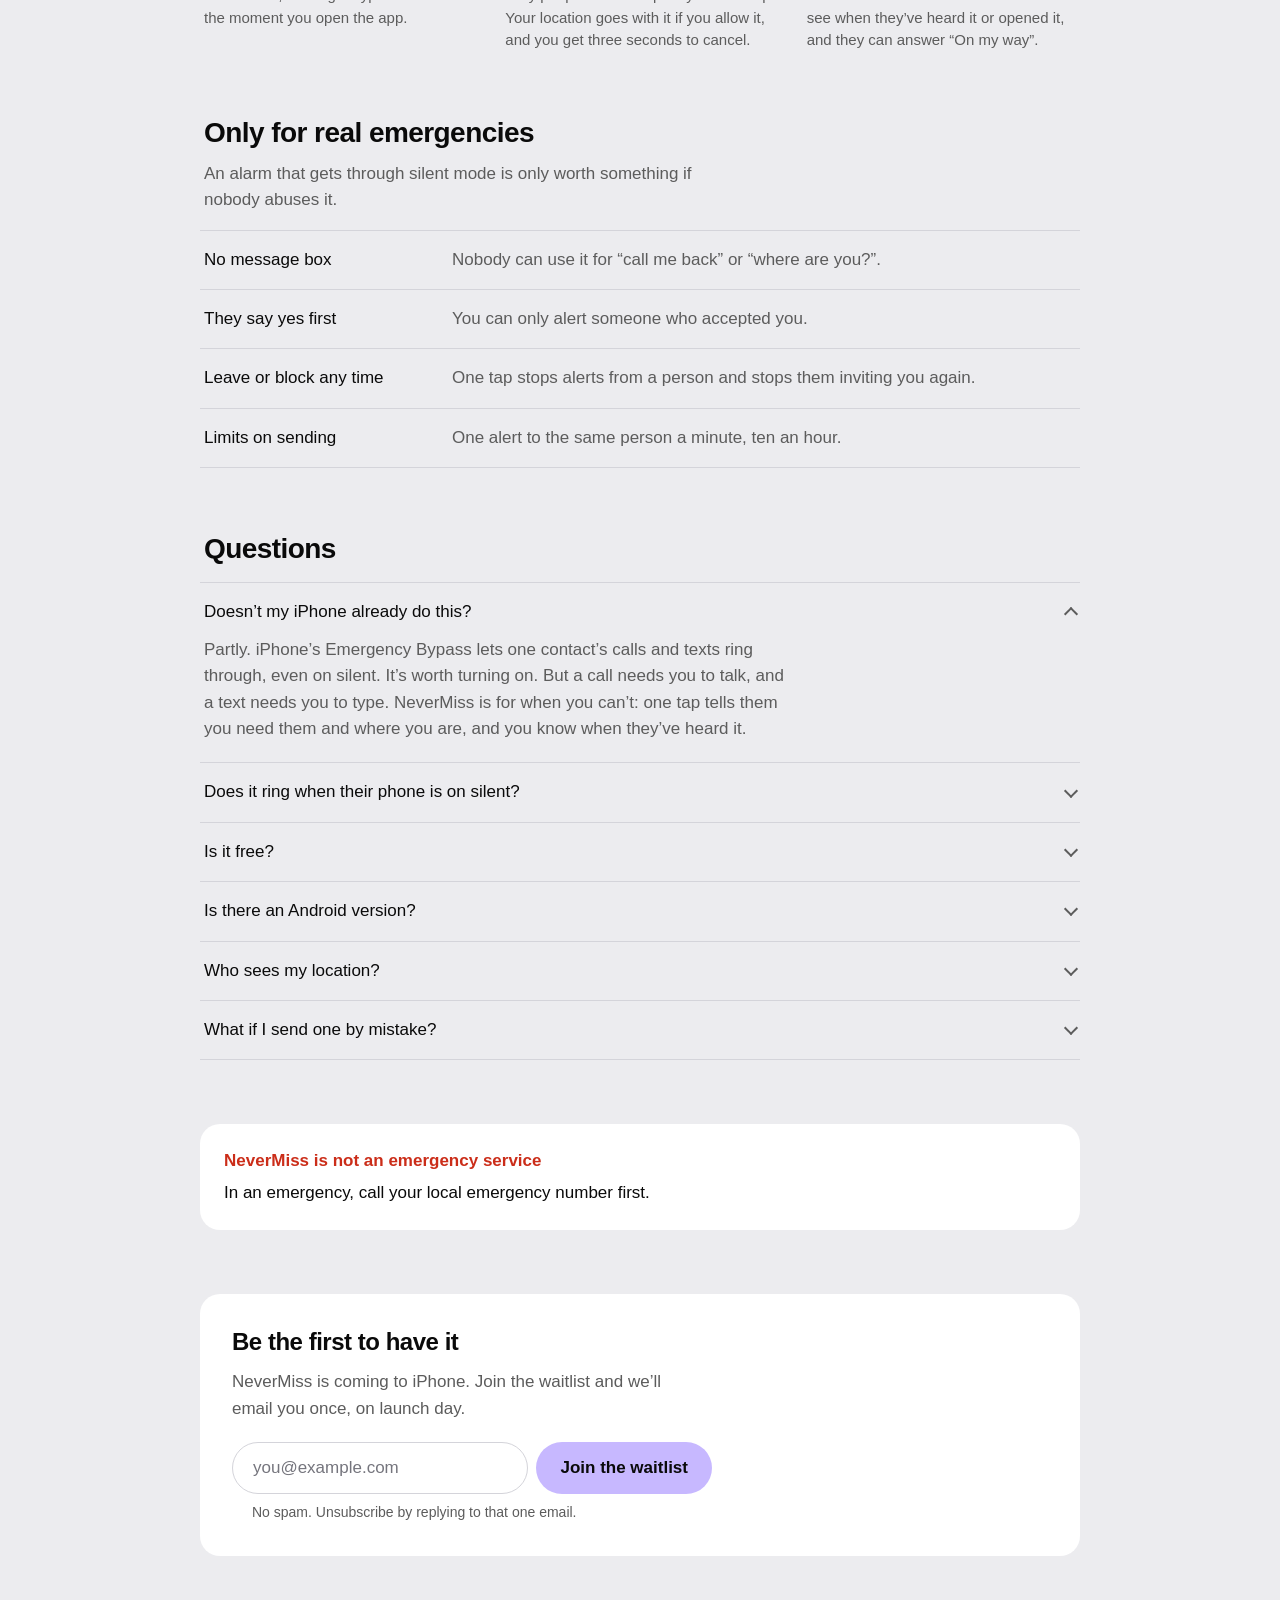
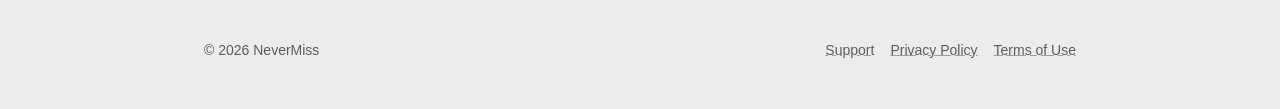
==== commit d90d6380: "Home page and support: match the alarm version (no situations, rings even on silent) Co-Authored-By:" ====
--- a/index.html
+++ b/index.html
@@ -3,12 +3,12 @@
 <head>
   <meta charset="utf-8">
   <meta name="viewport" content="width=device-width, initial-scale=1">
-  <title>NeverMiss: urgent alerts that get through</title>
-  <meta name="description" content="Keep Do Not Disturb on and still be reachable in a real emergency. NeverMiss alerts get through for the few people you choose. Join the waitlist for NeverMiss on iPhone.">
+  <title>NeverMiss: reach your people, even on silent</title>
+  <meta name="description" content="When you need someone, NeverMiss rings their iPhone like an alarm, even on silent or Do Not Disturb. Only the few people you choose can do it. Join the waitlist for NeverMiss on iPhone.">
   <meta name="theme-color" content="#ECECEF">
   <meta property="og:type" content="website">
-  <meta property="og:title" content="NeverMiss: keep Do Not Disturb on, stay reachable">
-  <meta property="og:description" content="Urgent alerts for the few people who matter most. They get through Do Not Disturb. Join the waitlist.">
+  <meta property="og:title" content="NeverMiss: reach your people, even on silent">
+  <meta property="og:description" content="One tap rings their iPhone like an alarm, even on silent. Only for the few people you choose. Join the waitlist.">
   <meta property="og:url" content="https://nov2107.github.io/nevermiss-site/">
   <meta property="og:image" content="https://nov2107.github.io/nevermiss-site/img/og.png">
   <meta name="twitter:card" content="summary_large_image">
@@ -37,8 +37,8 @@
 <main id="main">
   <section class="hero" aria-labelledby="hero-title">
     <div class="hero__text">
-      <h1 id="hero-title">Keep Do Not Disturb on. Stay reachable in an&nbsp;emergency</h1>
-      <p class="lede">With NeverMiss, the few people you choose can reach you in a real emergency, even when your phone is on Do&nbsp;Not&nbsp;Disturb or a Focus. Everyone else stays quiet.</p>
+      <h1 id="hero-title">When you need someone, their phone rings. Even on&nbsp;silent</h1>
+      <p class="lede">Tap once, and the person you choose hears an alarm with your name and where you are, even when their phone is on silent or Do&nbsp;Not&nbsp;Disturb. Only the few people you pick can do this.</p>
 
       <form class="waitlist" id="join" data-source="hero" novalidate>
         <label class="visually-hidden" for="email-hero">Email address</label>
@@ -56,44 +56,42 @@
 
     <figure class="hero__phone">
       <div class="hero__device">
-        <img class="device" src="img/alert-screen.jpg?v=2" width="700" height="1431"
-             alt="NeverMiss alert on the receiver’s iPhone: Dad, I’m not safe, followed or threatened, with his location on a map and a Call back button.">
-        <img class="lock-banner" src="img/lock-banner.png" width="772" height="154"
-             alt="Lock screen notification: Time Sensitive, Dad, Doesn’t feel safe.">
-      </div>
-      <figcaption>First on their lock screen. Then this, when they open it.</figcaption>
+        <img class="device" src="img/alert-screen.jpg?v=3" width="700" height="1431"
+             alt="NeverMiss alert on the receiver’s iPhone: Mom needs you now, with her location on a map, reply buttons On my way and Call you in 5, and a Call back button.">
+      </div>
+      <figcaption>First an alarm, even on silent. Then this, when they open it.</figcaption>
     </figure>
   </section>
 
   <section class="section problem" aria-label="The problem">
-    <p>Most people keep Do Not Disturb on at night. So the one call that really matters can go unanswered until morning.</p>
+    <p>Most people keep their phone on silent or Do Not Disturb. So the one call that really matters can go unanswered until morning.</p>
   </section>
 
   <section class="section" aria-labelledby="how-title">
     <h2 class="section__title" id="how-title">How it works</h2>
     <ol class="steps">
       <li class="step">
-        <img class="step__shot" src="img/step-situation.jpg?v=3" width="700" height="1431" loading="lazy"
-             alt="The What’s happening? screen: Medical emergency, I’m not safe, Home emergency and After an attack.">
+        <img class="step__shot" src="img/step-home.jpg?v=1" width="700" height="1431" loading="lazy"
+             alt="Home screen: emergency contacts Dad and Mom, and a red I need you button.">
         <div class="step__text">
-          <h3><span class="step__number">1</span>Pick what’s happening</h3>
-          <p>Medical, not safe, home emergency, or after an attack. No typing.</p>
+          <h3><span class="step__number">1</span>Tap “I need you”</h3>
+          <p>One button, nothing to type. It’s there the moment you open the app.</p>
         </div>
       </li>
       <li class="step">
-        <img class="step__shot" src="img/step-confirm.jpg?v=3" width="700" height="1431" loading="lazy"
-             alt="Confirm screen: alerting Dad about a medical emergency, detail It’s me, with a red Send alert button.">
+        <img class="step__shot" src="img/step-send.jpg?v=1" width="700" height="1431" loading="lazy"
+             alt="Confirm screen: alerting Mom, your location will be sent with the alert, and a red Send alert button.">
         <div class="step__text">
           <h3><span class="step__number">2</span>Pick who</h3>
-          <p>Only people who agreed to that situation show up. Add a detail if you have a second. Your location goes with it when it helps.</p>
+          <p>Only people who accepted you show up. Your location goes with it if you allow it, and you get three seconds to cancel.</p>
         </div>
       </li>
       <li class="step">
-        <img class="step__shot" src="img/step-sent.jpg?v=3" width="700" height="1431" loading="lazy"
-             alt="Alert sent screen: Dad, alert sent, what they see is Medical emergency, It’s me.">
+        <img class="step__shot" src="img/step-alert-sent.jpg?v=1" width="700" height="1431" loading="lazy"
+             alt="Alert sent screen: Mom, alert sent, what they see is Needs you now, status Not seen yet.">
         <div class="step__text">
-          <h3><span class="step__number">3</span>Know it reached them</h3>
-          <p>It gets through their Do Not Disturb and Focus, and rings again if they don’t open it. You see when they’ve seen it, and they can answer “On my way”.</p>
+          <h3><span class="step__number">3</span>Their phone rings like an alarm</h3>
+          <p>Even on silent and Do Not Disturb. You see when they’ve heard it or opened it, and they can answer “On my way”.</p>
         </div>
       </li>
     </ol>
@@ -101,7 +99,7 @@
 
   <section class="section" aria-labelledby="trust-title">
     <h2 class="section__title" id="trust-title">Only for real emergencies</h2>
-    <p class="section__intro">An alert that gets through Do Not Disturb is only worth something if nobody abuses it.</p>
+    <p class="section__intro">An alarm that gets through silent mode is only worth something if nobody abuses it.</p>
     <dl class="rules">
       <div>
         <dt>No message box</dt>
@@ -109,7 +107,7 @@
       </div>
       <div>
         <dt>They say yes first</dt>
-        <dd>You can only alert someone who accepted you, and only for the situations they chose.</dd>
+        <dd>You can only alert someone who accepted you.</dd>
       </div>
       <div>
         <dt>Leave or block any time</dt>
@@ -127,11 +125,11 @@
     <div class="questions">
       <details open>
         <summary>Doesn’t my iPhone already do this?</summary>
-        <p>Partly. iPhone’s Emergency Bypass lets one contact’s calls and texts ring through, even on silent. It’s worth turning on. But a call needs you to talk, and a text needs you to type. NeverMiss is for when you can’t: two taps tell them what’s wrong and where you are, and you know when they’ve seen it.</p>
+        <p>Partly. iPhone’s Emergency Bypass lets one contact’s calls and texts ring through, even on silent. It’s worth turning on. But a call needs you to talk, and a text needs you to type. NeverMiss is for when you can’t: one tap tells them you need them and where you are, and you know when they’ve heard it.</p>
       </details>
       <details>
         <summary>Does it ring when their phone is on silent?</summary>
-        <p>Not yet. It rings through Do Not Disturb and Focus. On silent mode, it still shows up on their screen, without sound. I’ve asked Apple for permission to ring through silent too.</p>
+        <p>Yes. It rings like an iPhone alarm, even on silent and Do Not Disturb, once they’ve allowed alarms for NeverMiss. It needs iOS 26 or later.</p>
       </details>
       <details>
         <summary>Is it free?</summary>
@@ -143,11 +141,11 @@
       </details>
       <details>
         <summary>Who sees my location?</summary>
-        <p>Only the person you alert, and only with a “Not safe”, “Home emergency” or “After an attack” alert, if you’ve allowed location. It’s never collected at any other time. <a href="privacy.html">Privacy policy</a></p>
+        <p>Only the person you alert, and only if you’ve allowed location. It’s sent with the alert and never collected at any other time. <a href="privacy.html">Privacy policy</a></p>
       </details>
       <details>
         <summary>What if I send one by mistake?</summary>
-        <p>You get three seconds to cancel before it goes. If it’s already sent, end it from the app and tell them it was a mistake. They get that straight away.</p>
+        <p>You get three seconds to cancel before it goes. If it’s already sent, stop it from the app and tell them why. They get that straight away.</p>
       </details>
     </div>
   </section>
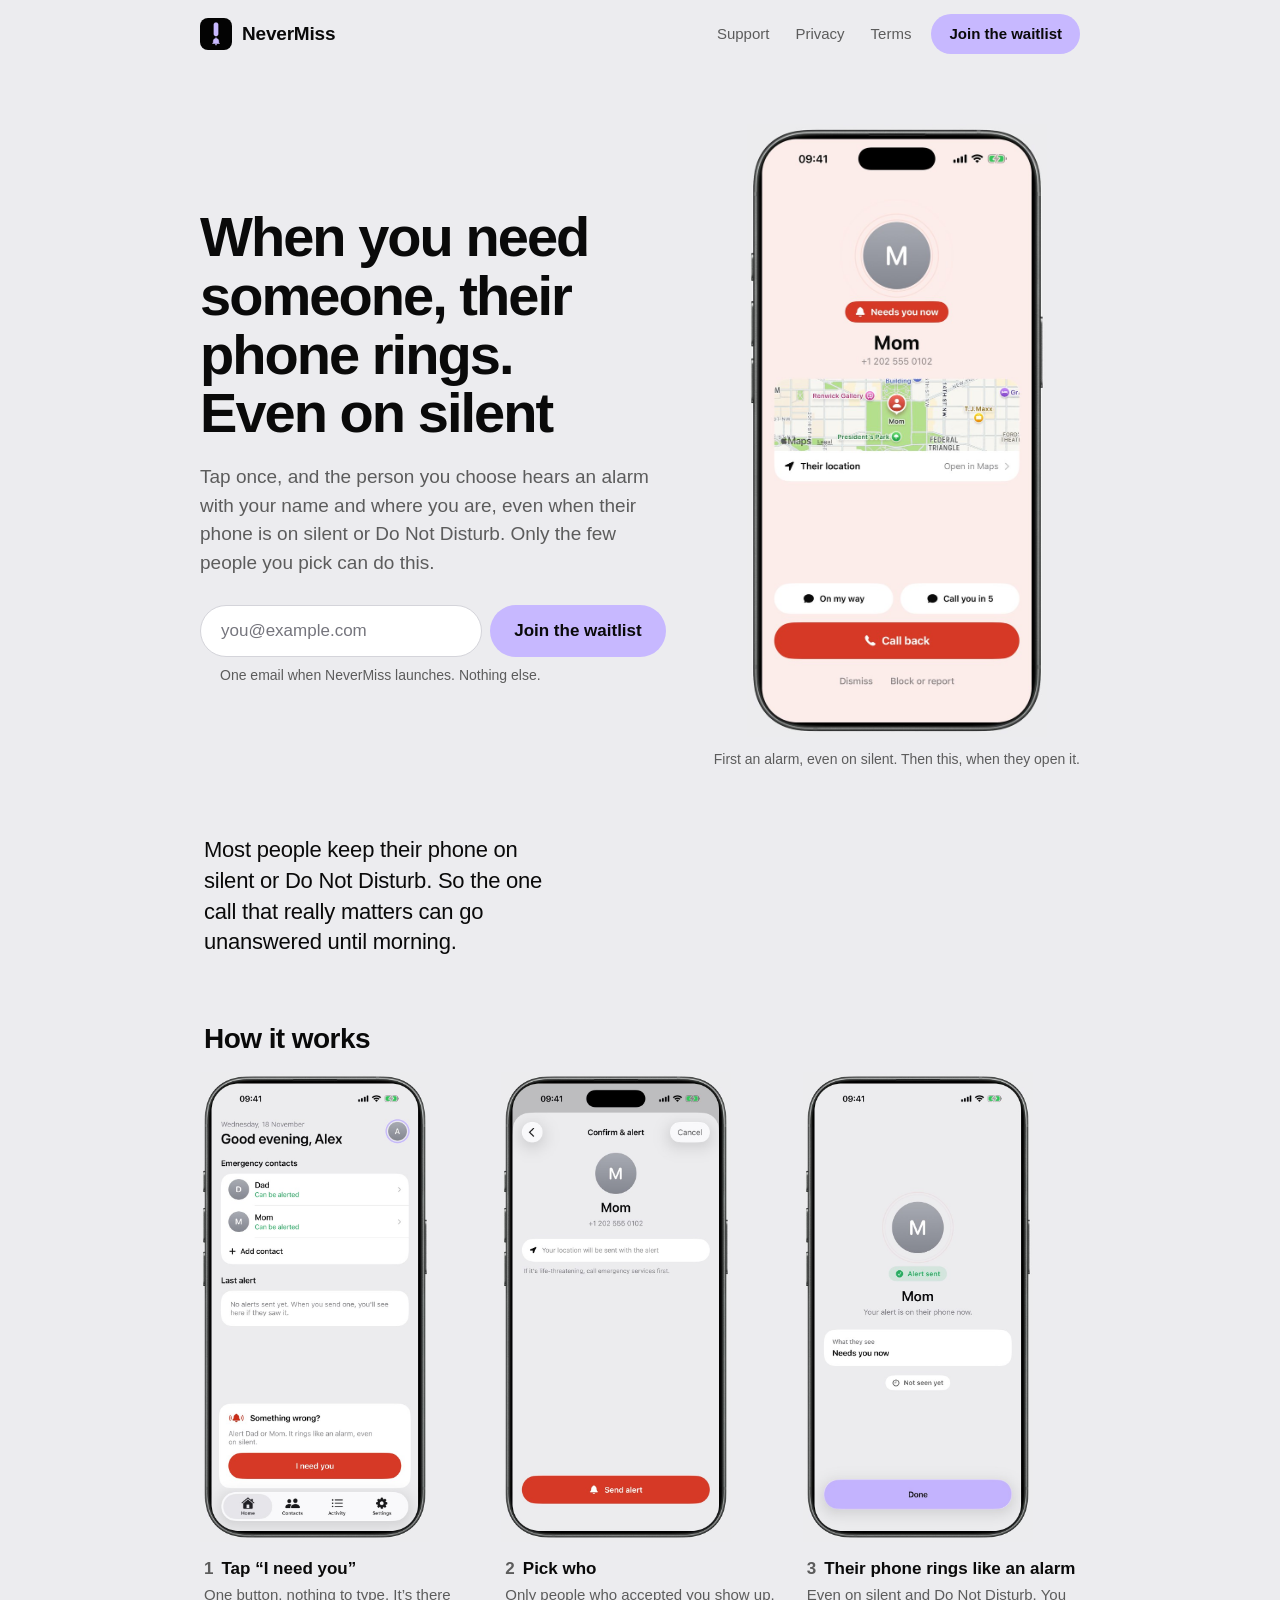
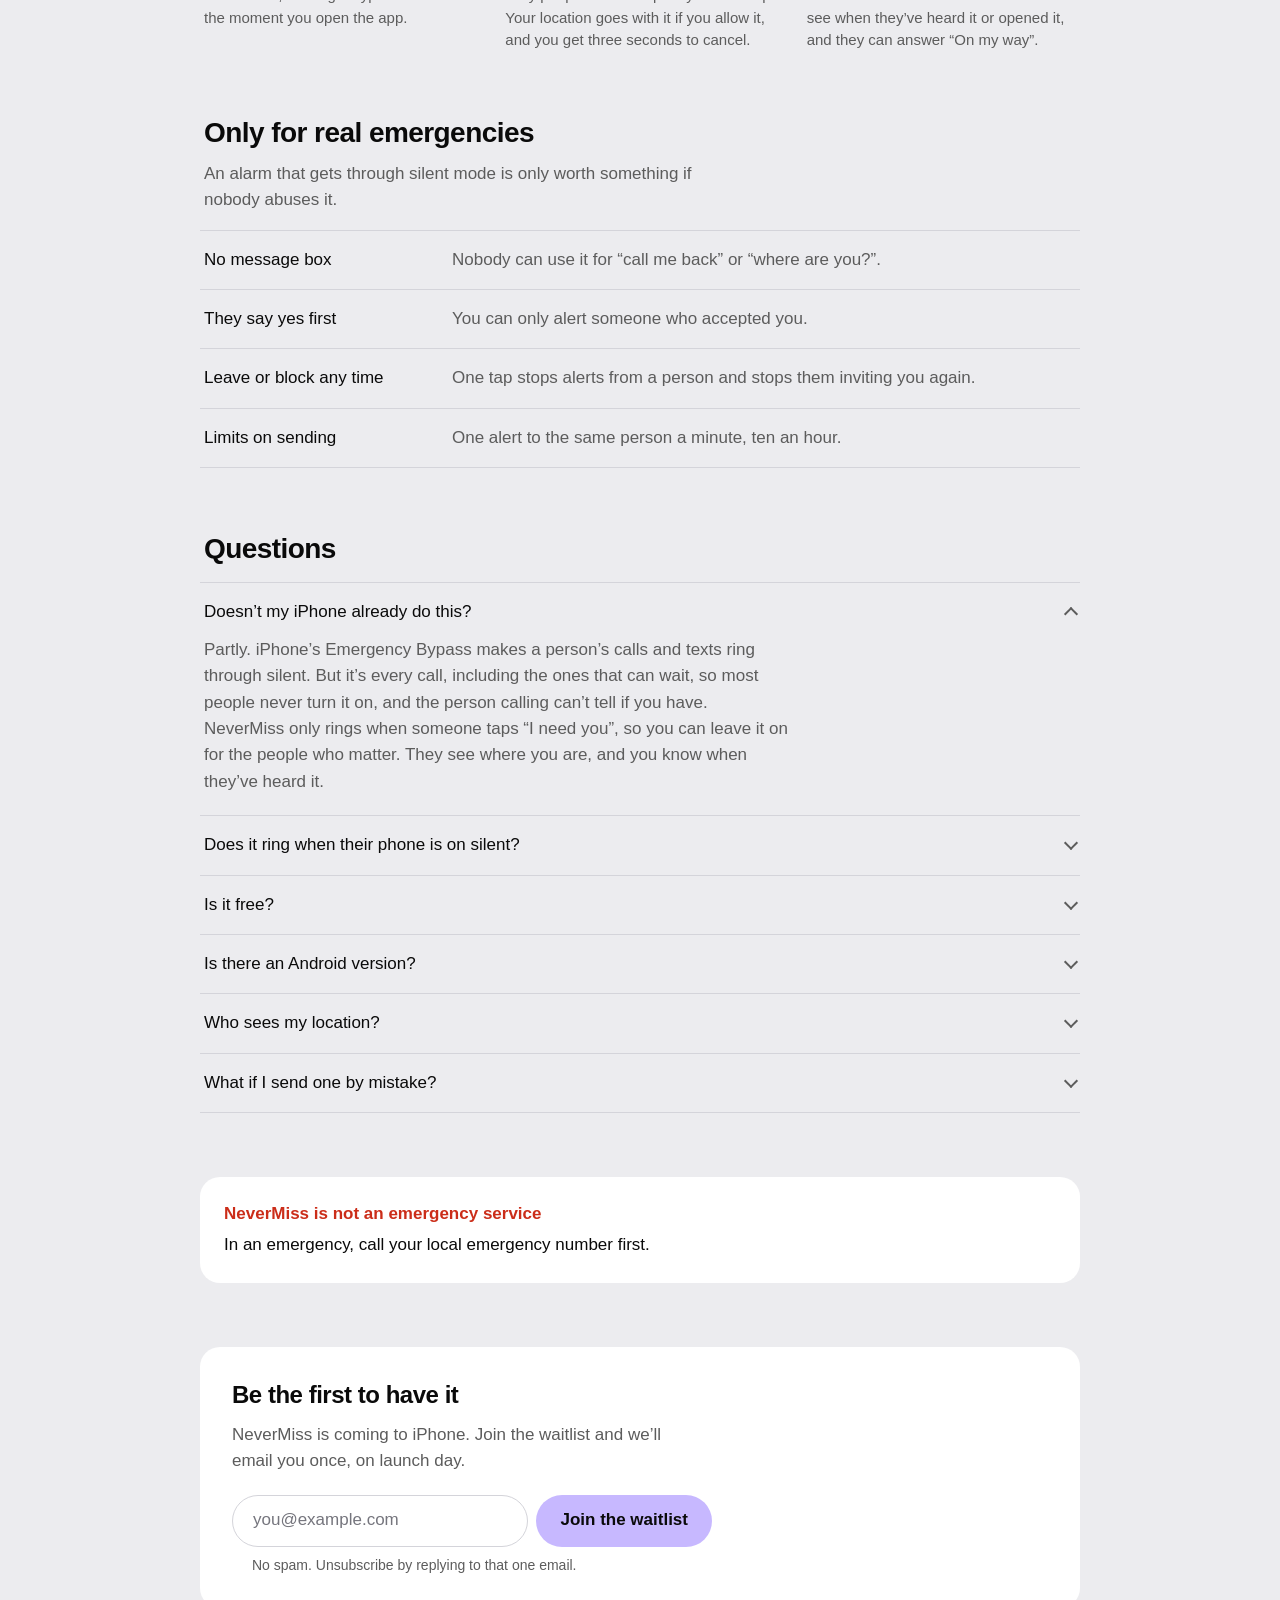
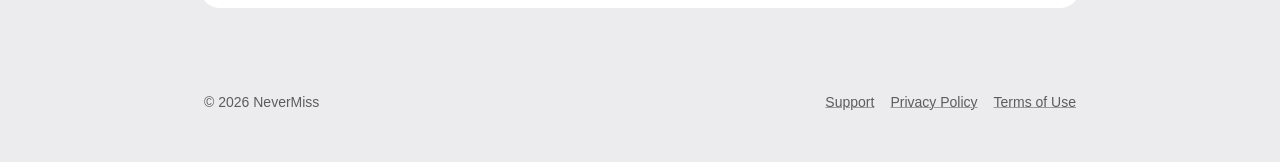
==== commit f098518e: "FAQ: sharper Emergency Bypass answer (every call vs. only urgent) Co-Authored-By: Claude Opus 5.5 <n" ====
--- a/index.html
+++ b/index.html
@@ -125,7 +125,7 @@
     <div class="questions">
       <details open>
         <summary>Doesn’t my iPhone already do this?</summary>
-        <p>Partly. iPhone’s Emergency Bypass lets one contact’s calls and texts ring through, even on silent. It’s worth turning on. But a call needs you to talk, and a text needs you to type. NeverMiss is for when you can’t: one tap tells them you need them and where you are, and you know when they’ve heard it.</p>
+        <p>Partly. iPhone’s Emergency Bypass makes a person’s calls and texts ring through silent. But it’s every call, including the ones that can wait, so most people never turn it on, and the person calling can’t tell if you have. NeverMiss only rings when someone taps “I need you”, so you can leave it on for the people who matter. They see where you are, and you know when they’ve heard it.</p>
       </details>
       <details>
         <summary>Does it ring when their phone is on silent?</summary>
--- a/style.css
+++ b/style.css
@@ -378,23 +378,11 @@
 .hero__phone figcaption { font-size: 0.875rem; color: var(--color-text-secondary); }
 /* Apple's official iPhone 17 bezel (Apple Design Resources) around a real simulator screenshot. */
 .device { display: block; width: 300px; max-width: 100%; height: auto; }
-/* The real notification (simulator push, same text the server sends), floating
-   over the phone the way it arrives before they open the app. */
 .hero__device { position: relative; }
-.lock-banner {
-  position: absolute;
-  top: 9%;
-  left: -44px;
-  width: 330px;
-  height: auto;
-  border-radius: 21px;
-  box-shadow: 0 0 0 1px rgb(0 0 0 / 0.06), 0 8px 24px rgb(0 0 0 / 0.10);
-}
 
 @media (max-width: 820px) {
   .hero { grid-template-columns: 1fr; gap: 40px; padding-top: 36px; }
   .device { width: 270px; }
-  .lock-banner { left: -20px; width: 300px; }
 }
 
 /* ---------- Waitlist form ---------- */
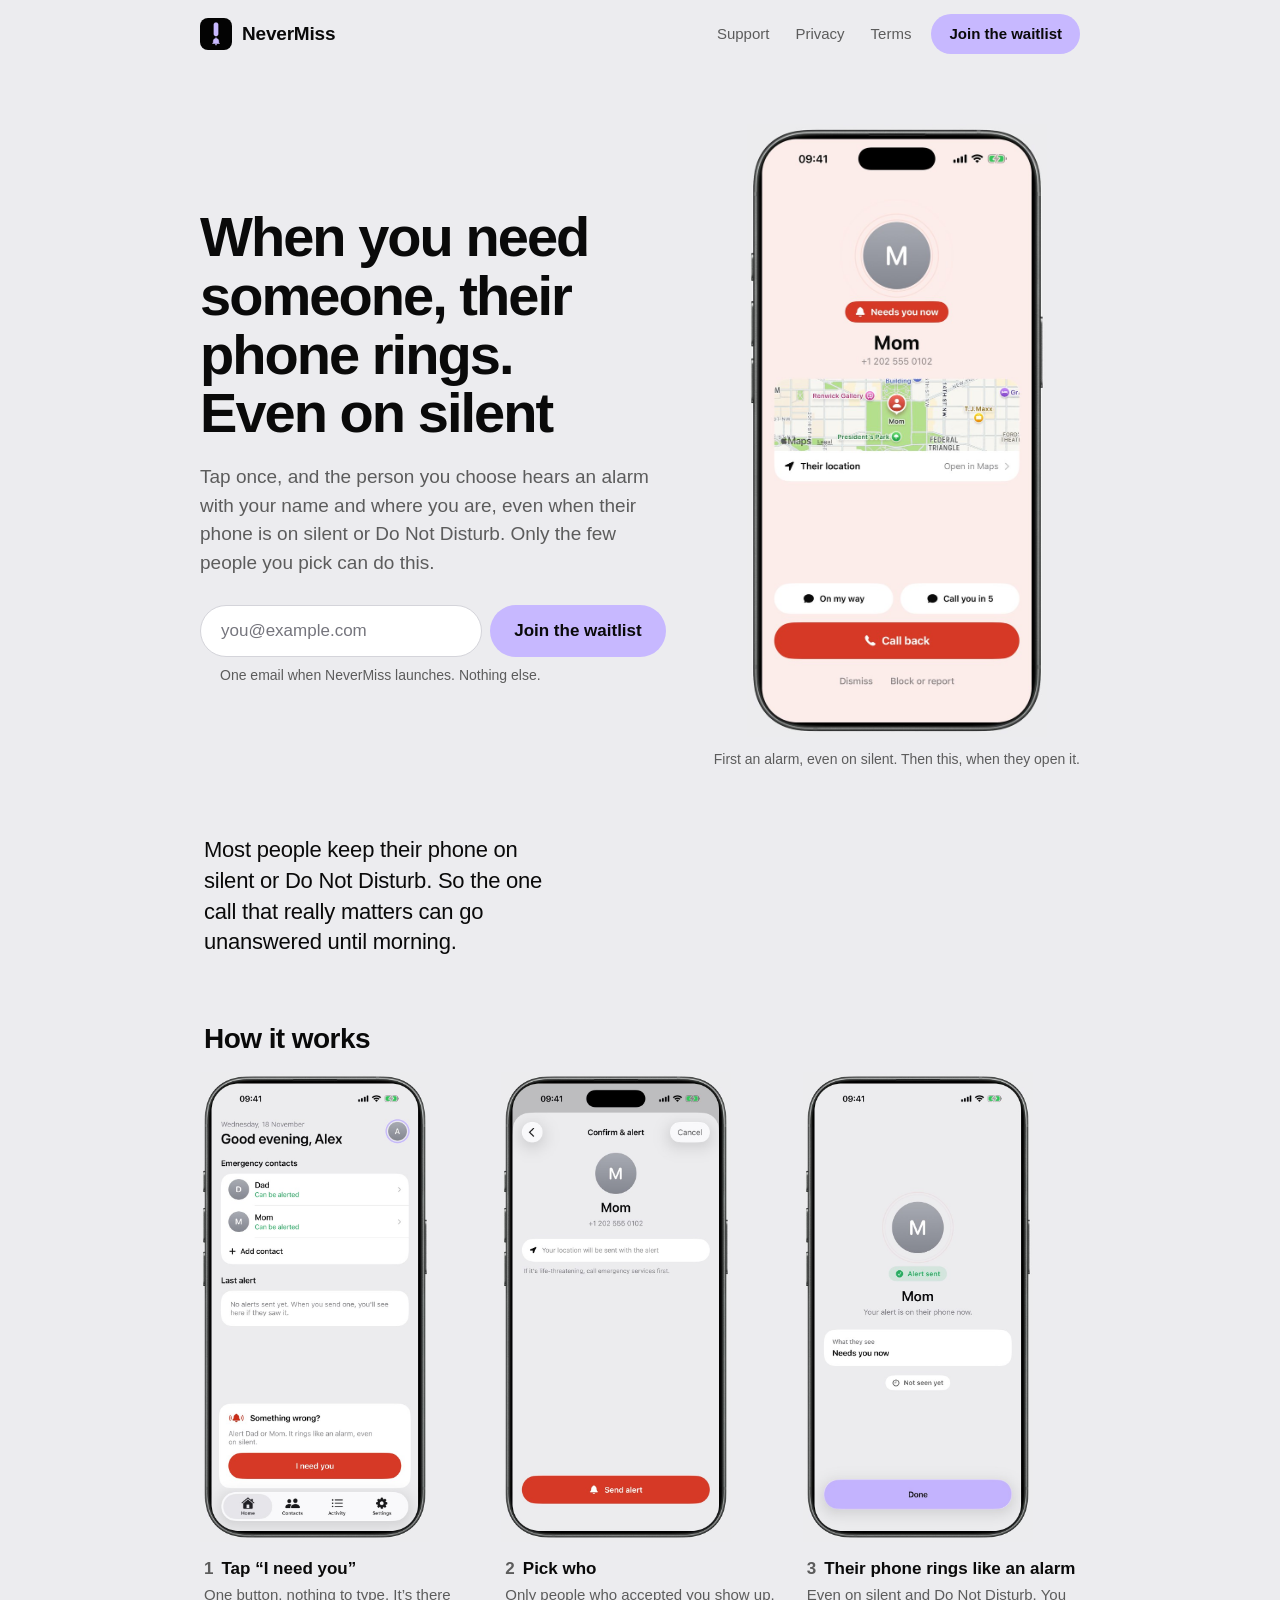
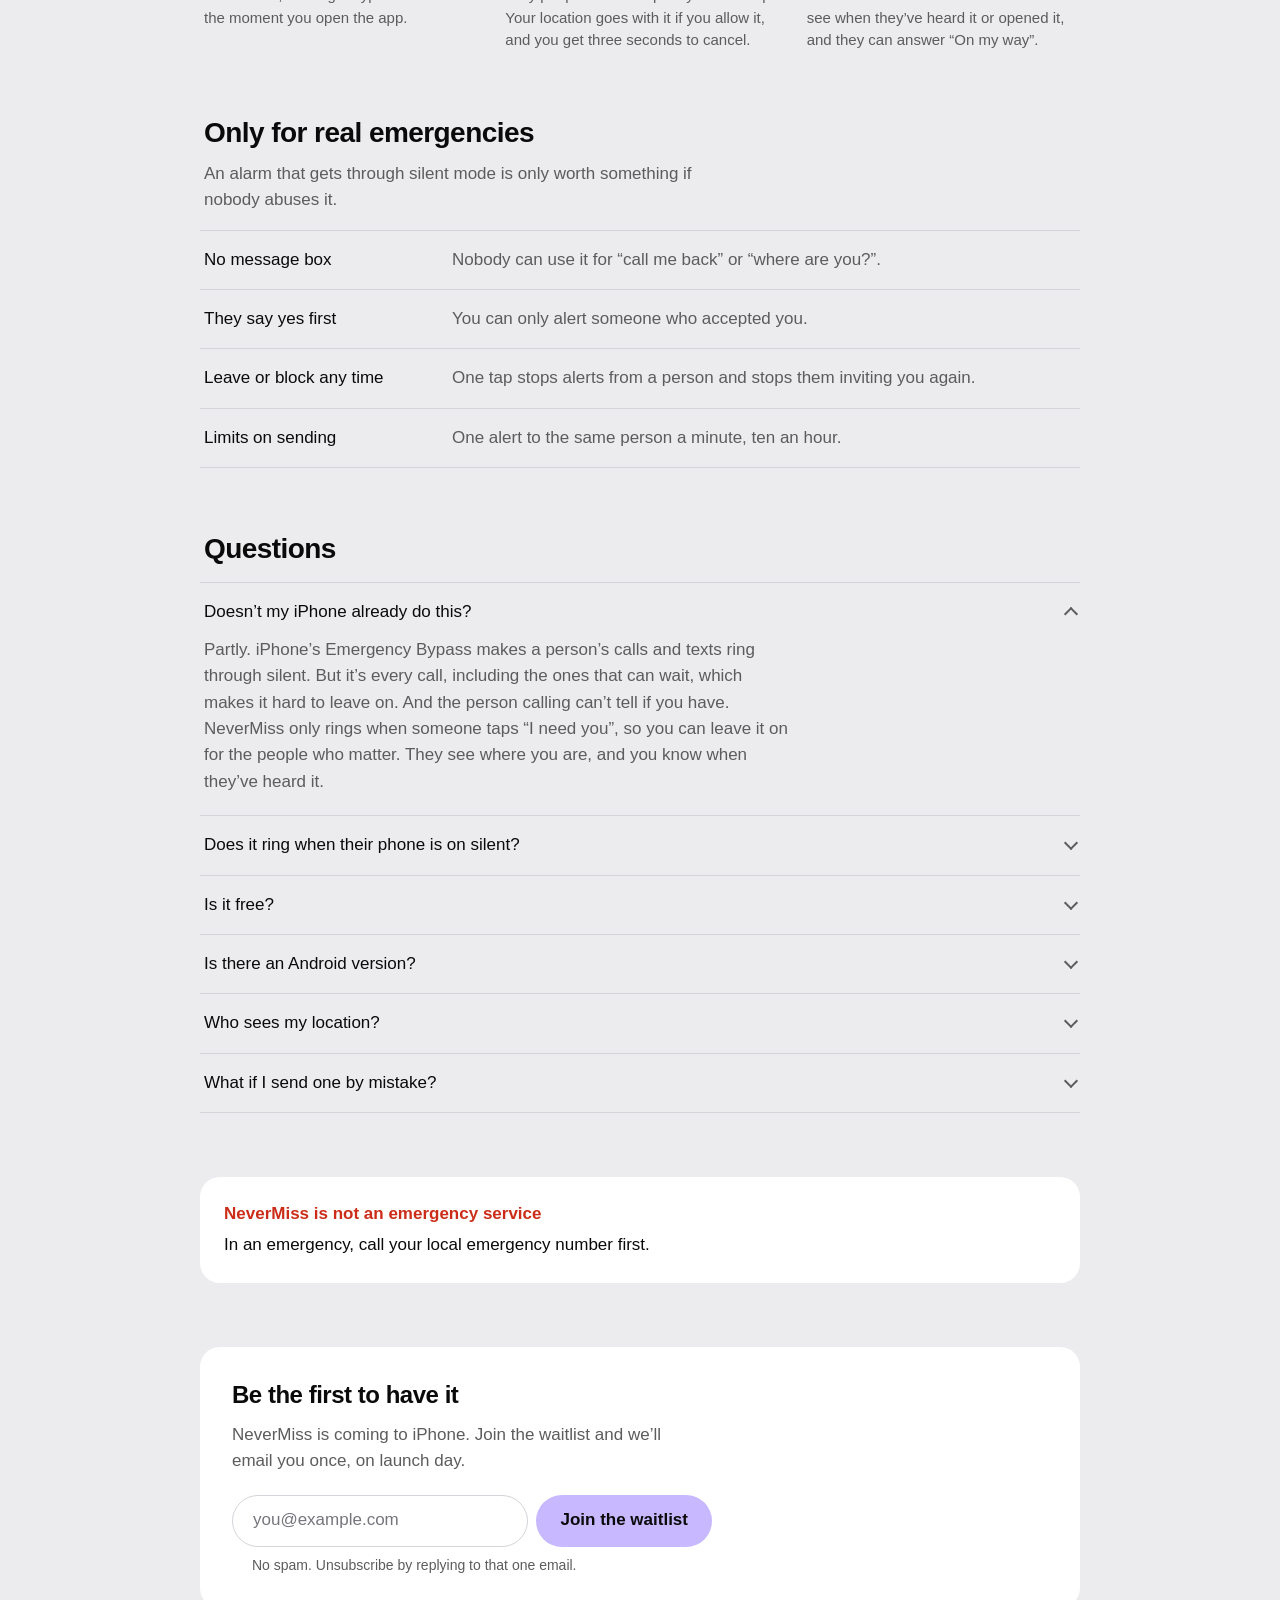
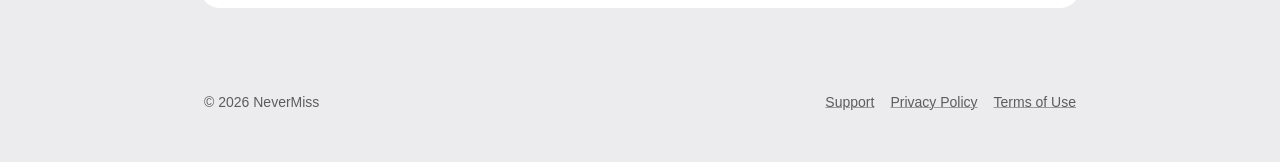
==== commit c3b761d8: "FAQ: drop unsupported 'most people' claim Co-Authored-By: Claude Opus 5.5 <noreply@anthropic.com>" ====
--- a/index.html
+++ b/index.html
@@ -125,7 +125,7 @@
     <div class="questions">
       <details open>
         <summary>Doesn’t my iPhone already do this?</summary>
-        <p>Partly. iPhone’s Emergency Bypass makes a person’s calls and texts ring through silent. But it’s every call, including the ones that can wait, so most people never turn it on, and the person calling can’t tell if you have. NeverMiss only rings when someone taps “I need you”, so you can leave it on for the people who matter. They see where you are, and you know when they’ve heard it.</p>
+        <p>Partly. iPhone’s Emergency Bypass makes a person’s calls and texts ring through silent. But it’s every call, including the ones that can wait, which makes it hard to leave on. And the person calling can’t tell if you have. NeverMiss only rings when someone taps “I need you”, so you can leave it on for the people who matter. They see where you are, and you know when they’ve heard it.</p>
       </details>
       <details>
         <summary>Does it ring when their phone is on silent?</summary>
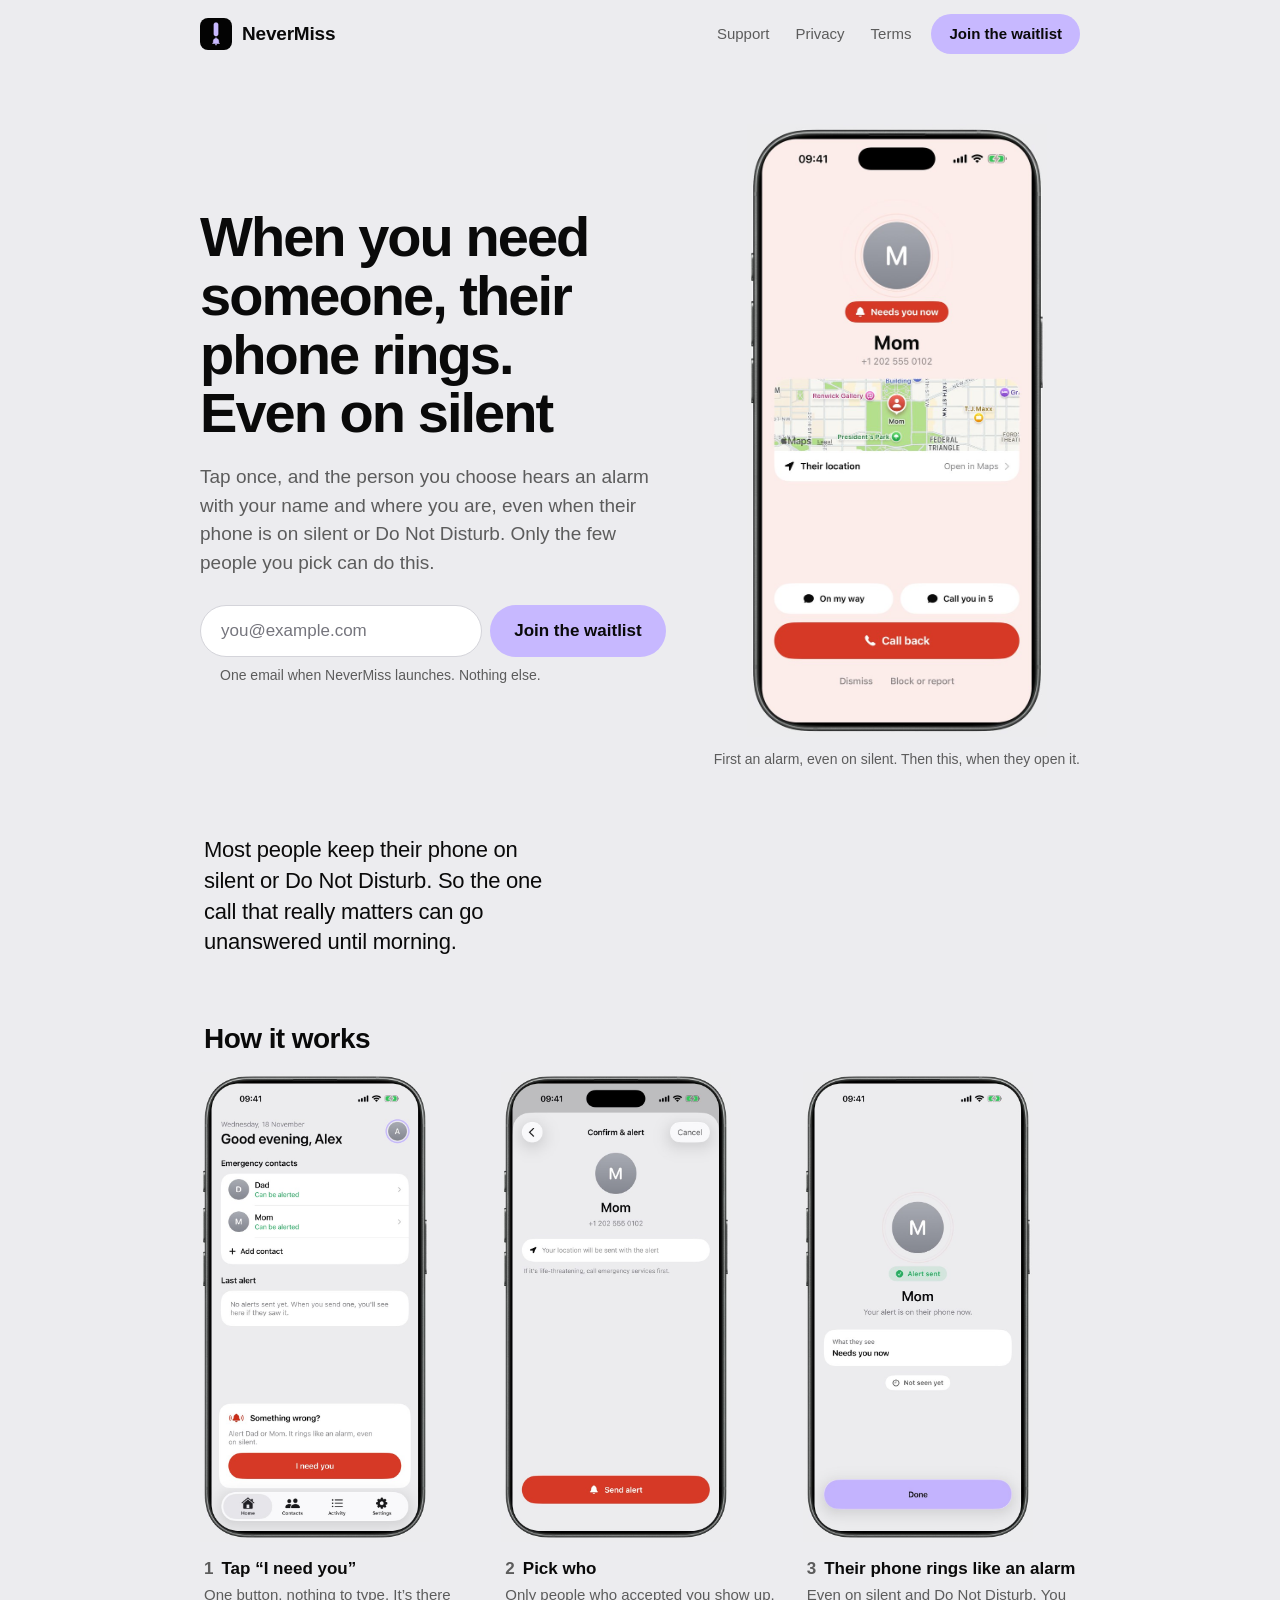
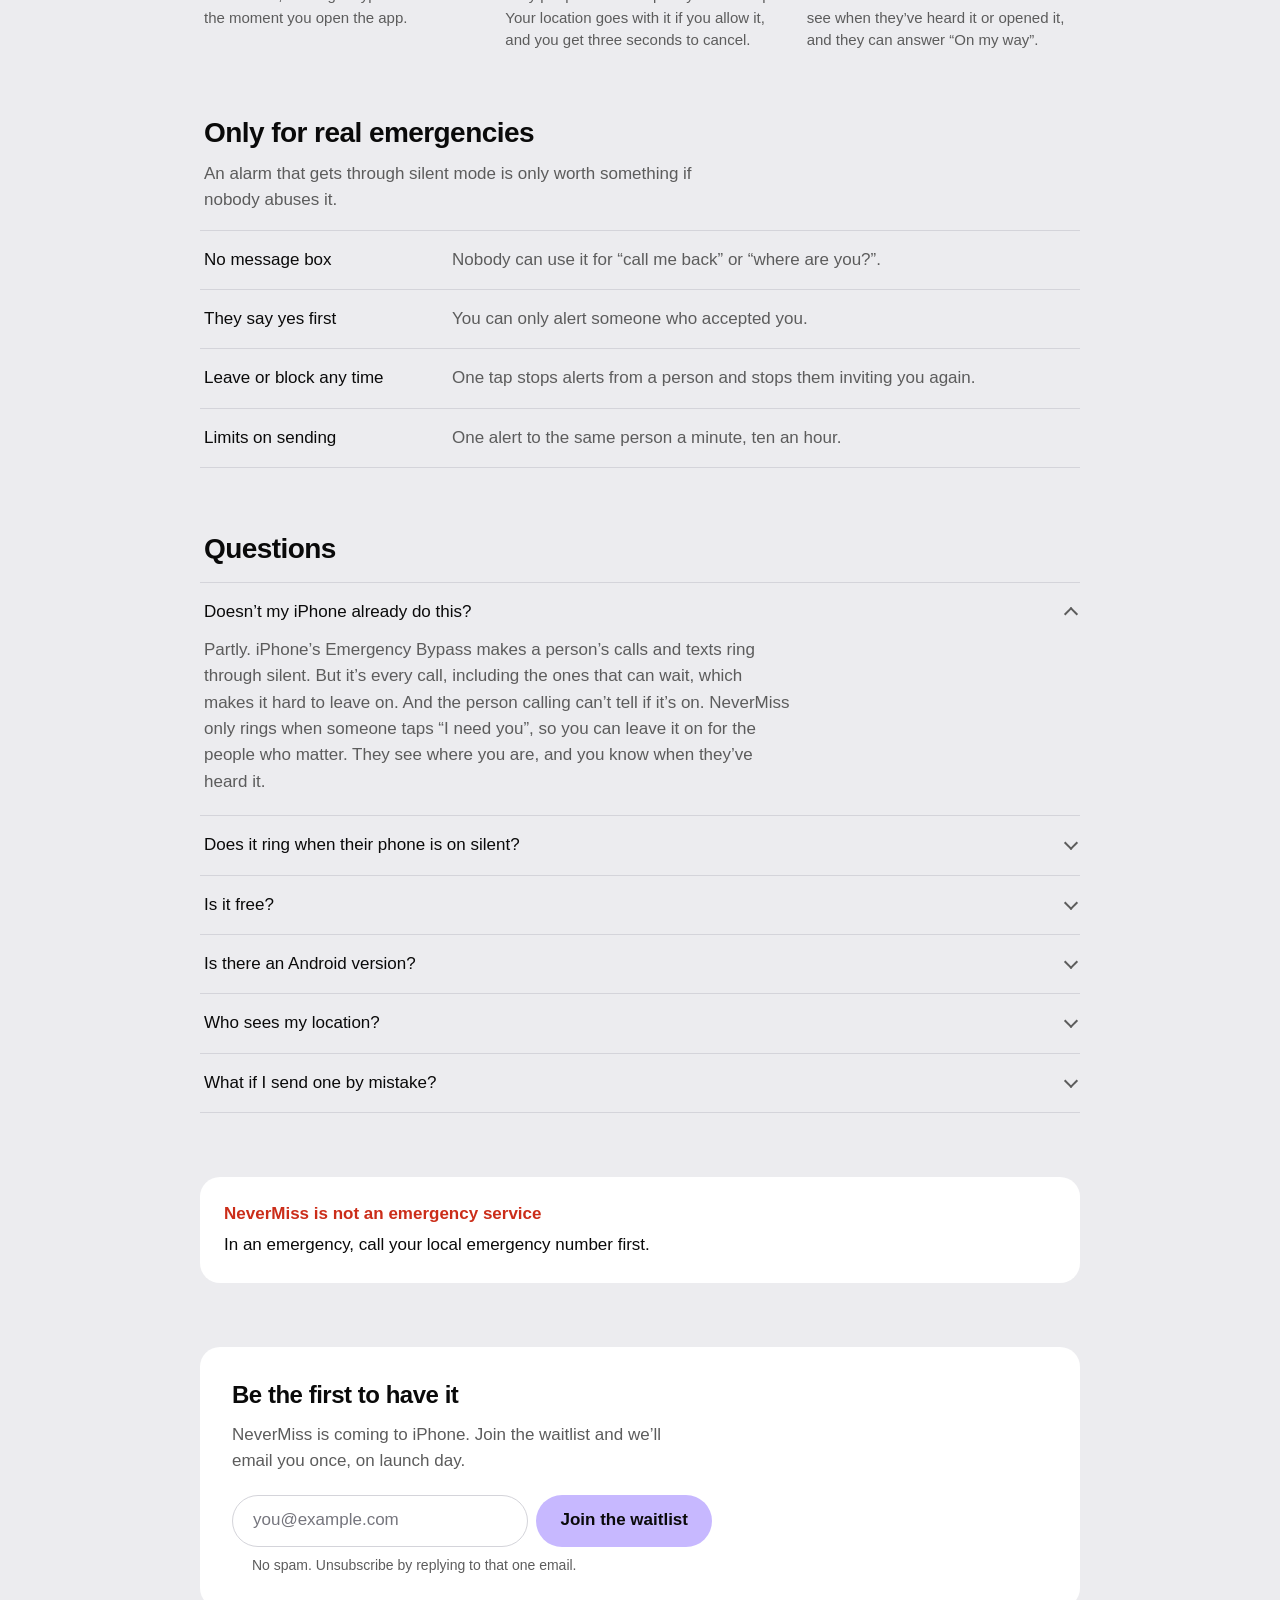
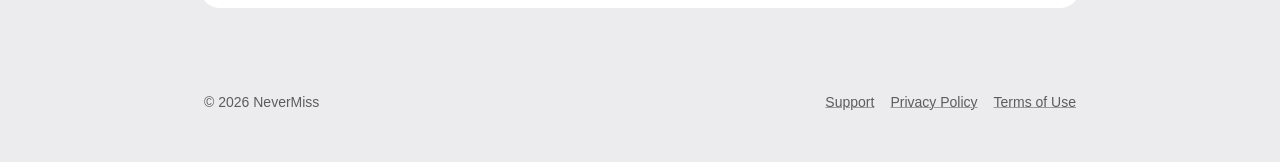
==== commit 52ec6000: "FAQ: wording fix Co-Authored-By: Claude Opus 5.5 <noreply@anthropic.com>" ====
--- a/index.html
+++ b/index.html
@@ -125,7 +125,7 @@
     <div class="questions">
       <details open>
         <summary>Doesn’t my iPhone already do this?</summary>
-        <p>Partly. iPhone’s Emergency Bypass makes a person’s calls and texts ring through silent. But it’s every call, including the ones that can wait, which makes it hard to leave on. And the person calling can’t tell if you have. NeverMiss only rings when someone taps “I need you”, so you can leave it on for the people who matter. They see where you are, and you know when they’ve heard it.</p>
+        <p>Partly. iPhone’s Emergency Bypass makes a person’s calls and texts ring through silent. But it’s every call, including the ones that can wait, which makes it hard to leave on. And the person calling can’t tell if it’s on. NeverMiss only rings when someone taps “I need you”, so you can leave it on for the people who matter. They see where you are, and you know when they’ve heard it.</p>
       </details>
       <details>
         <summary>Does it ring when their phone is on silent?</summary>
